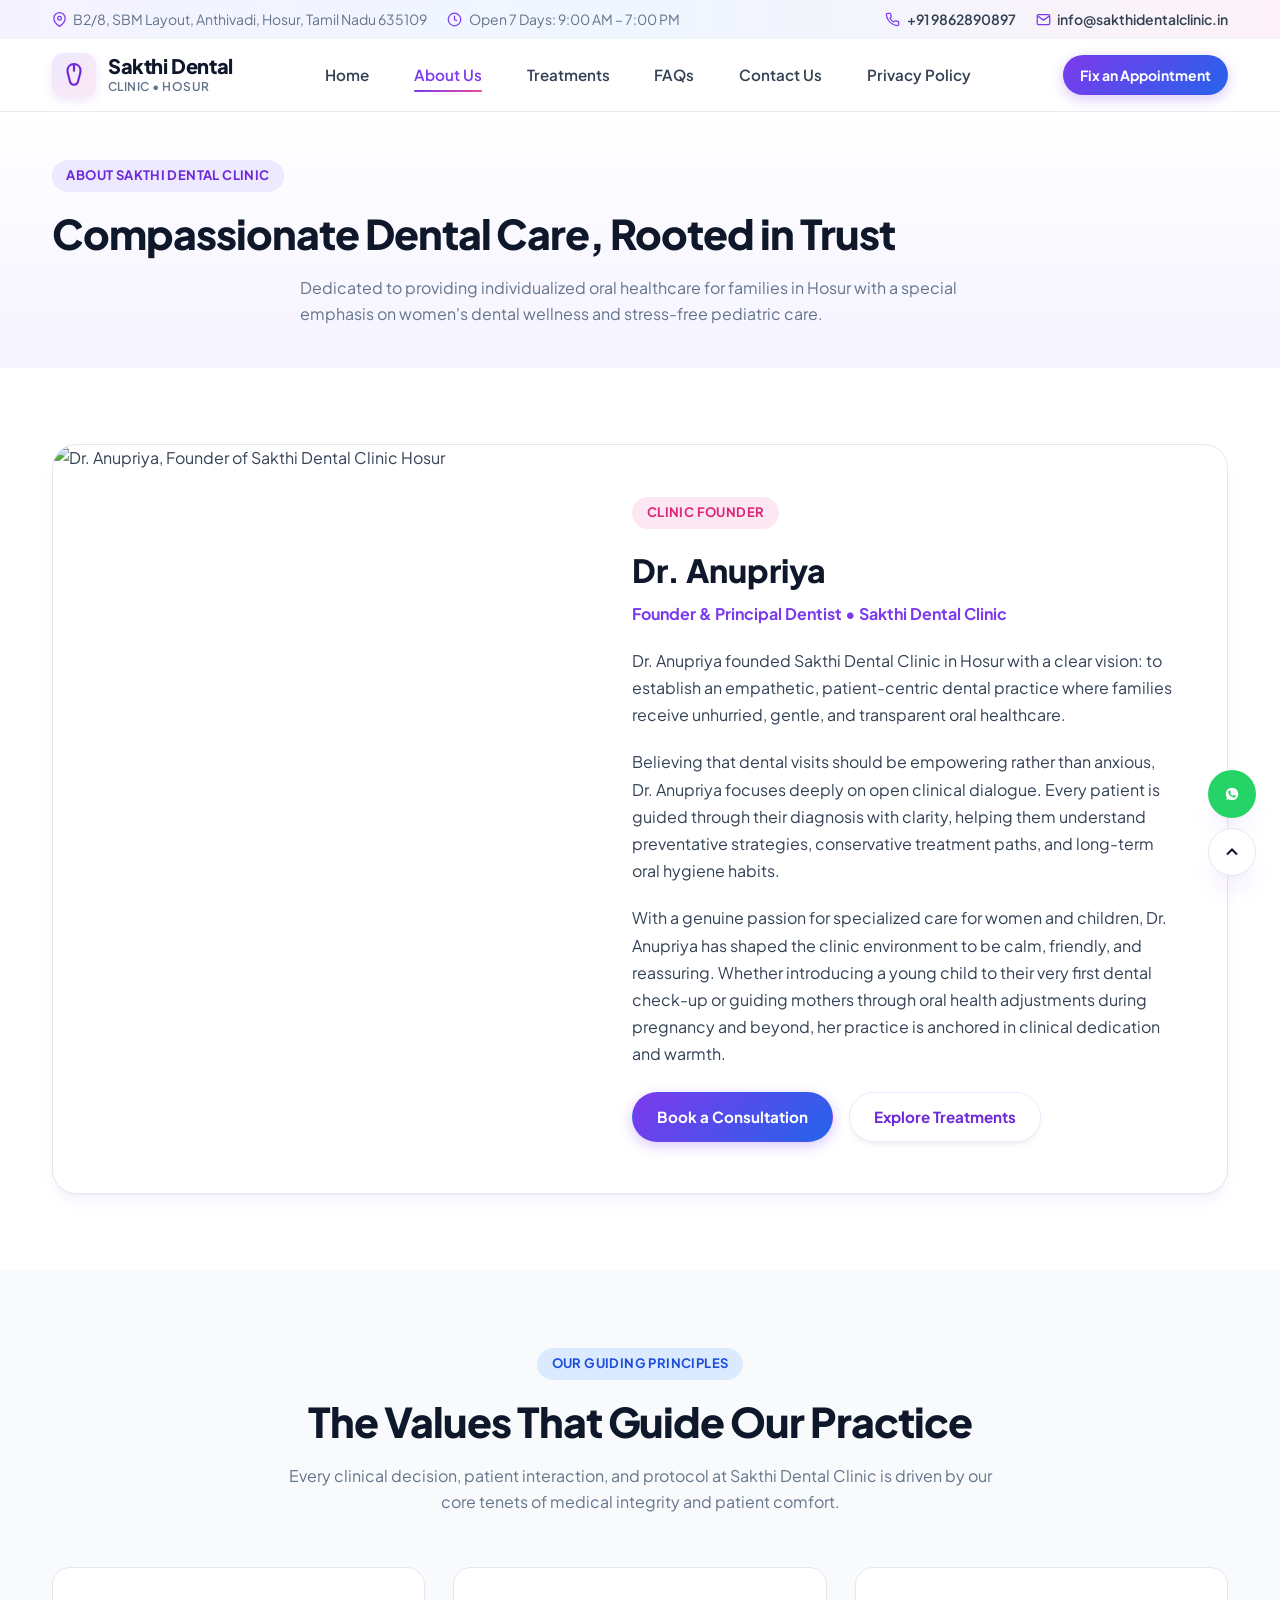
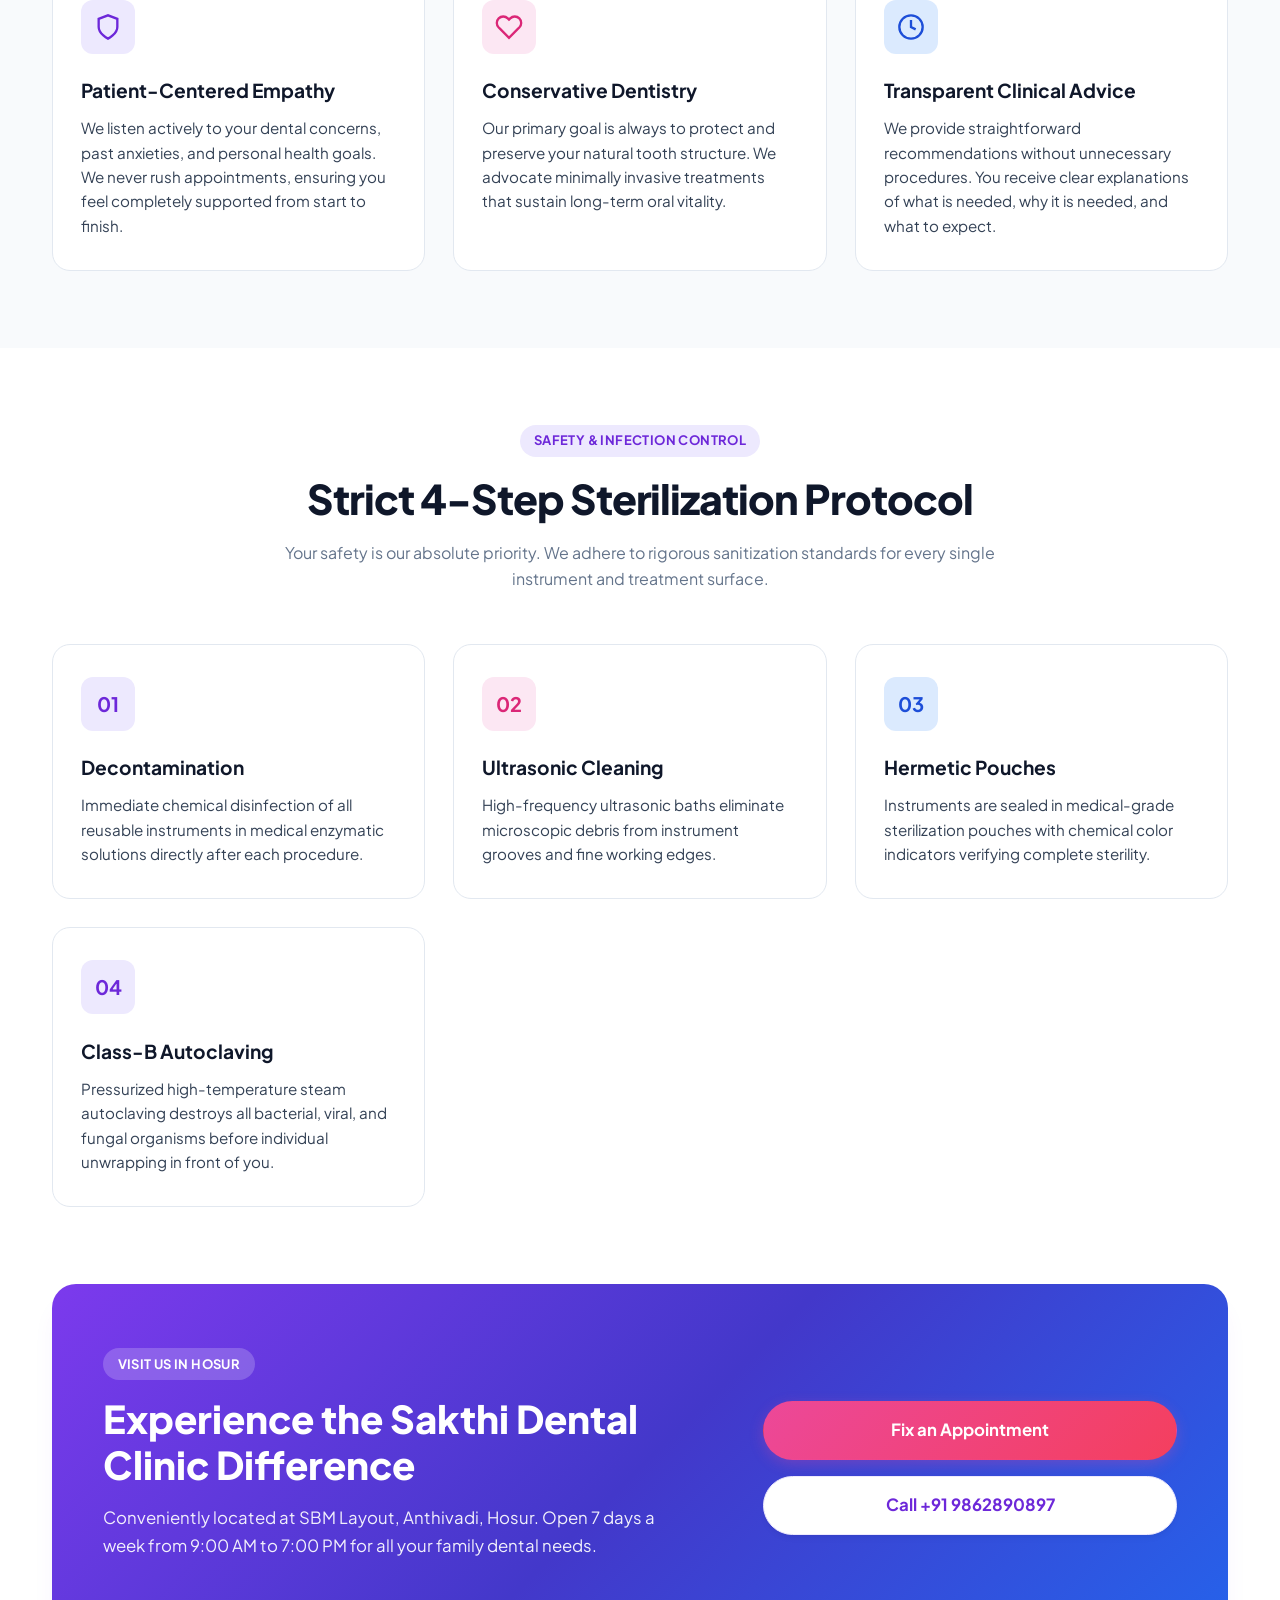
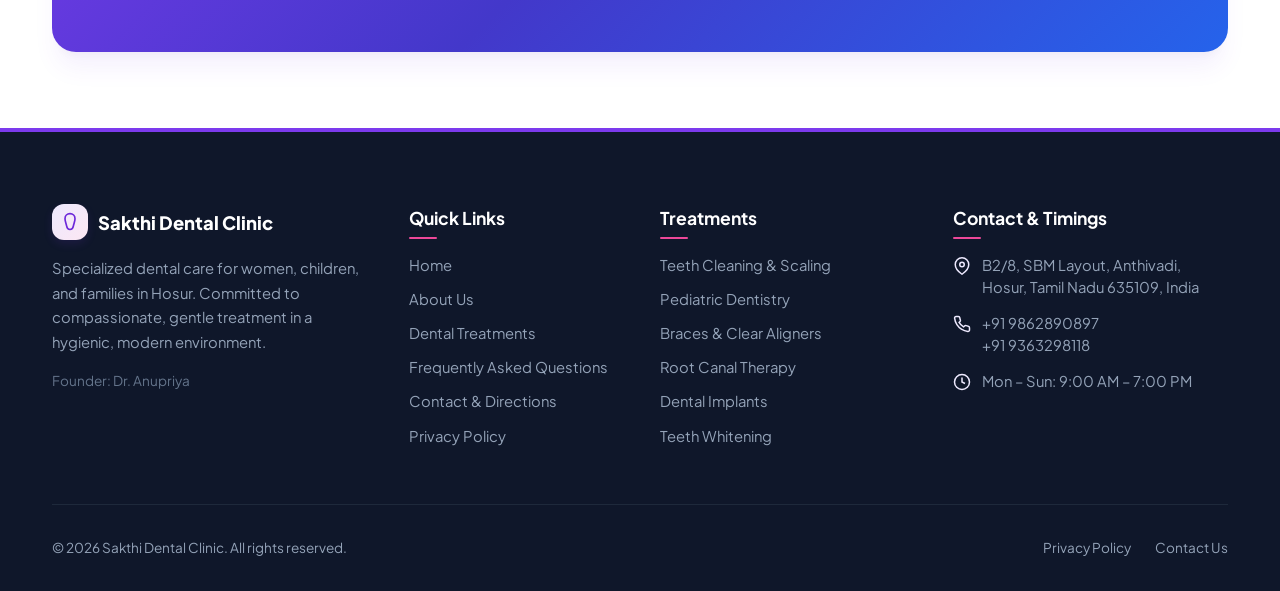
==== about.html @ 66289136 "Add files via upload" ====
<!DOCTYPE html>
<html lang="en">
<head>
  <meta charset="UTF-8">
  <meta name="viewport" content="width=device-width, initial-scale=1.0">
  <title>About Us | Dr. Anupriya &amp; Sakthi Dental Clinic Hosur</title>
  <meta name="description" content="Learn about Dr. Anupriya, founder of Sakthi Dental Clinic in Hosur, Tamil Nadu. Dedicated to compassionate family dentistry, gentle pediatric care, and strict sterilization standards.">
  <link rel="stylesheet" href="style.css">
</head>
<body>
  <!-- Accessibility Skip Link -->
  <a href="#main-content" class="skip-link">Skip to main content</a>

  <!-- Top Utility Bar -->
  <div class="top-bar">
    <div class="container top-bar-inner">
      <div class="top-bar-left">
        <span class="top-bar-item">
          <svg viewBox="0 0 24 24" fill="none" stroke-width="2"><path d="M21 10c0 7-9 13-9 13s-9-6-9-13a9 9 0 0 1 18 0z"></path><circle cx="12" cy="10" r="3"></circle></svg>
          B2/8, SBM Layout, Anthivadi, Hosur, Tamil Nadu 635109
        </span>
        <span class="top-bar-item">
          <svg viewBox="0 0 24 24" fill="none" stroke-width="2"><circle cx="12" cy="12" r="10"></circle><polyline points="12 6 12 12 16 14"></polyline></svg>
          Open 7 Days: 9:00 AM – 7:00 PM
        </span>
      </div>
      <div class="top-bar-right">
        <a href="tel:+919862890897" class="top-bar-item top-bar-link">
          <svg viewBox="0 0 24 24" fill="none" stroke-width="2"><path d="M22 16.92v3a2 2 0 0 1-2.18 2 19.79 19.79 0 0 1-8.63-3.07 19.5 19.5 0 0 1-6-6 19.79 19.79 0 0 1-3.07-8.67A2 2 0 0 1 4.11 2h3a2 2 0 0 1 2 1.72 12.84 12.84 0 0 0 .7 2.81 2 2 0 0 1-.45 2.11L8.09 9.91a16 16 0 0 0 6 6l1.27-1.27a2 2 0 0 1 2.11-.45 12.84 12.84 0 0 0 2.81.7A2 2 0 0 1 22 16.92z"></path></svg>
          +91 9862890897
        </a>
        <a href="mailto:info@sakthidentalclinic.in" class="top-bar-item top-bar-link">
          <svg viewBox="0 0 24 24" fill="none" stroke-width="2"><path d="M4 4h16c1.1 0 2 .9 2 2v12c0 1.1-.9 2-2 2H4c-1.1 0-2-.9-2-2V6c0-1.1.9-2 2-2z"></path><polyline points="22,6 12,13 2,6"></polyline></svg>
          info@sakthidentalclinic.in
        </a>
      </div>
    </div>
  </div>

  <!-- Main Navigation Header -->
  <header class="site-header">
    <div class="container header-inner">
      <a href="index.html" class="brand-logo" aria-label="Sakthi Dental Clinic Homepage">
        <div class="logo-icon-wrap" aria-hidden="true">
          <svg viewBox="0 0 24 24" stroke-width="2" stroke-linecap="round" stroke-linejoin="round">
            <path d="M12 2C8.5 2 6 4.5 6 8c0 3 1.5 6 2 9 .5 3 2 4 4 4s3.5-1 4-4c.5-3 2-6 2-9 0-3.5-2.5-6-6-6z"/>
            <path d="M12 2v6"/>
          </svg>
        </div>
        <div class="brand-text">
          <span class="brand-name">Sakthi Dental</span>
          <span class="brand-tagline">Clinic • Hosur</span>
        </div>
      </a>

      <nav aria-label="Main Navigation">
        <ul class="nav-menu">
          <li><a href="index.html" class="nav-link">Home</a></li>
          <li><a href="about.html" class="nav-link">About Us</a></li>
          <li><a href="treatments.html" class="nav-link">Treatments</a></li>
          <li><a href="faqs.html" class="nav-link">FAQs</a></li>
          <li><a href="contact.html" class="nav-link">Contact Us</a></li>
          <li><a href="privacy-policy.html" class="nav-link">Privacy Policy</a></li>
        </ul>
      </nav>

      <div class="header-actions">
        <a href="contact.html#appointment" class="btn btn-primary btn-sm">Fix an Appointment</a>
        <button class="mobile-nav-toggle" aria-label="Toggle navigation menu" aria-expanded="false">
          <svg viewBox="0 0 24 24" fill="none" stroke-width="2.5" stroke-linecap="round"><line x1="3" y1="12" x2="21" y2="12"></line><line x1="3" y1="6" x2="21" y2="6"></line><line x1="3" y1="18" x2="21" y2="18"></line></svg>
        </button>
      </div>
    </div>
  </header>

  <main id="main-content">
    <!-- Breadcrumb / Page Title -->
    <section class="section section-lavender-soft" style="padding: 3rem 0 2.5rem;">
      <div class="container text-center">
        <span class="badge-tag badge-lavender">About Sakthi Dental Clinic</span>
        <h1 class="section-title">Compassionate Dental Care, Rooted in Trust</h1>
        <p class="section-subtitle" style="max-width: 680px; margin: 0 auto;">
          Dedicated to providing individualized oral healthcare for families in Hosur with a special emphasis on women's dental wellness and stress-free pediatric care.
        </p>
      </div>
    </section>

    <!-- Founder Section -->
    <section class="section">
      <div class="container">
        <div class="founder-card">
          <div class="founder-grid">
            <div class="founder-media">
              <img src="https://images.unsplash.com/photo-1559839734-2b71ea197ec2?auto=format&fit=crop&w=700&q=80" alt="Dr. Anupriya, Founder of Sakthi Dental Clinic Hosur" loading="lazy">
            </div>
            <div class="founder-bio">
              <span class="badge-tag badge-pink">Clinic Founder</span>
              <h3>Dr. Anupriya</h3>
              <span class="founder-role">Founder &amp; Principal Dentist • Sakthi Dental Clinic</span>
              
              <p>
                Dr. Anupriya founded Sakthi Dental Clinic in Hosur with a clear vision: to establish an empathetic, patient-centric dental practice where families receive unhurried, gentle, and transparent oral healthcare.
              </p>
              
              <p>
                Believing that dental visits should be empowering rather than anxious, Dr. Anupriya focuses deeply on open clinical dialogue. Every patient is guided through their diagnosis with clarity, helping them understand preventative strategies, conservative treatment paths, and long-term oral hygiene habits.
              </p>

              <p>
                With a genuine passion for specialized care for women and children, Dr. Anupriya has shaped the clinic environment to be calm, friendly, and reassuring. Whether introducing a young child to their very first dental check-up or guiding mothers through oral health adjustments during pregnancy and beyond, her practice is anchored in clinical dedication and warmth.
              </p>

              <div style="display: flex; gap: 1rem; flex-wrap: wrap; margin-top: 1.5rem;">
                <a href="contact.html#appointment" class="btn btn-primary">
                  Book a Consultation
                </a>
                <a href="treatments.html" class="btn btn-secondary">
                  Explore Treatments
                </a>
              </div>
            </div>
          </div>
        </div>
      </div>
    </section>

    <!-- Clinic Philosophy & Core Values -->
    <section class="section section-alt">
      <div class="container">
        <div class="section-header">
          <span class="badge-tag badge-blue">Our Guiding Principles</span>
          <h2 class="section-title">The Values That Guide Our Practice</h2>
          <p class="section-subtitle">
            Every clinical decision, patient interaction, and protocol at Sakthi Dental Clinic is driven by our core tenets of medical integrity and patient comfort.
          </p>
        </div>

        <div class="pillars-grid">
          <article class="pillar-card">
            <div class="pillar-icon-box icon-box-lavender" aria-hidden="true">
              <svg viewBox="0 0 24 24" fill="none" stroke-width="2"><path d="M12 22s8-4 8-10V5l-8-3-8 3v7c0 6 8 10 8 10z"></path></svg>
            </div>
            <h3>Patient-Centered Empathy</h3>
            <p>
              We listen actively to your dental concerns, past anxieties, and personal health goals. We never rush appointments, ensuring you feel completely supported from start to finish.
            </p>
          </article>

          <article class="pillar-card">
            <div class="pillar-icon-box icon-box-pink" aria-hidden="true">
              <svg viewBox="0 0 24 24" fill="none" stroke-width="2"><path d="M20.84 4.61a5.5 5.5 0 0 0-7.78 0L12 5.67l-1.06-1.06a5.5 5.5 0 0 0-7.78 7.78l1.06 1.06L12 21.23l7.78-7.78 1.06-1.06a5.5 5.5 0 0 0 0-7.78z"></path></svg>
            </div>
            <h3>Conservative Dentistry</h3>
            <p>
              Our primary goal is always to protect and preserve your natural tooth structure. We advocate minimally invasive treatments that sustain long-term oral vitality.
            </p>
          </article>

          <article class="pillar-card">
            <div class="pillar-icon-box icon-box-blue" aria-hidden="true">
              <svg viewBox="0 0 24 24" fill="none" stroke-width="2"><circle cx="12" cy="12" r="10"></circle><polyline points="12 6 12 12 16 14"></polyline></svg>
            </div>
            <h3>Transparent Clinical Advice</h3>
            <p>
              We provide straightforward recommendations without unnecessary procedures. You receive clear explanations of what is needed, why it is needed, and what to expect.
            </p>
          </article>
        </div>
      </div>
    </section>

    <!-- Sterilization & Hygiene Protocol -->
    <section class="section">
      <div class="container">
        <div class="section-header">
          <span class="badge-tag badge-lavender">Safety &amp; Infection Control</span>
          <h2 class="section-title">Strict 4-Step Sterilization Protocol</h2>
          <p class="section-subtitle">
            Your safety is our absolute priority. We adhere to rigorous sanitization standards for every single instrument and treatment surface.
          </p>
        </div>

        <div class="facility-grid">
          <div class="pillar-card">
            <div class="pillar-icon-box icon-box-lavender">
              <strong style="font-size: 1.25rem;">01</strong>
            </div>
            <h3>Decontamination</h3>
            <p>Immediate chemical disinfection of all reusable instruments in medical enzymatic solutions directly after each procedure.</p>
          </div>

          <div class="pillar-card">
            <div class="pillar-icon-box icon-box-pink">
              <strong style="font-size: 1.25rem;">02</strong>
            </div>
            <h3>Ultrasonic Cleaning</h3>
            <p>High-frequency ultrasonic baths eliminate microscopic debris from instrument grooves and fine working edges.</p>
          </div>

          <div class="pillar-card">
            <div class="pillar-icon-box icon-box-blue">
              <strong style="font-size: 1.25rem;">03</strong>
            </div>
            <h3>Hermetic Pouches</h3>
            <p>Instruments are sealed in medical-grade sterilization pouches with chemical color indicators verifying complete sterility.</p>
          </div>

          <div class="pillar-card">
            <div class="pillar-icon-box icon-box-lavender">
              <strong style="font-size: 1.25rem;">04</strong>
            </div>
            <h3>Class-B Autoclaving</h3>
            <p>Pressurized high-temperature steam autoclaving destroys all bacterial, viral, and fungal organisms before individual unwrapping in front of you.</p>
          </div>
        </div>
      </div>
    </section>

    <!-- Call to Action Banner -->
    <section class="section" style="padding-top: 0;">
      <div class="container">
        <div class="cta-banner">
          <div class="cta-banner-grid">
            <div>
              <span class="badge-tag badge-pink" style="background: rgba(255,255,255,0.2); color: #fff;">Visit Us in Hosur</span>
              <h2 class="cta-title">Experience the Sakthi Dental Clinic Difference</h2>
              <p class="cta-text">
                Conveniently located at SBM Layout, Anthivadi, Hosur. Open 7 days a week from 9:00 AM to 7:00 PM for all your family dental needs.
              </p>
            </div>
            <div class="cta-buttons-wrap">
              <a href="contact.html#appointment" class="btn btn-pink btn-lg" style="width: 100%;">
                Fix an Appointment
              </a>
              <a href="tel:+919862890897" class="btn btn-secondary btn-lg" style="width: 100%;">
                Call +91 9862890897
              </a>
            </div>
          </div>
        </div>
      </div>
    </section>
  </main>

  <!-- Footer -->
  <footer class="site-footer">
    <div class="container">
      <div class="footer-grid">
        <div class="footer-col">
          <div style="display: flex; align-items: center; gap: 0.6rem; margin-bottom: 1rem;">
            <div class="logo-icon-wrap" style="width:36px;height:36px;" aria-hidden="true">
              <svg viewBox="0 0 24 24" stroke-width="2" style="width:20px;height:20px;">
                <path d="M12 2C8.5 2 6 4.5 6 8c0 3 1.5 6 2 9 .5 3 2 4 4 4s3.5-1 4-4c.5-3 2-6 2-9 0-3.5-2.5-6-6-6z"/>
              </svg>
            </div>
            <span style="color:#FFFFFF; font-weight:800; font-size:1.15rem;">Sakthi Dental Clinic</span>
          </div>
          <p>
            Specialized dental care for women, children, and families in Hosur. Committed to compassionate, gentle treatment in a hygienic, modern environment.
          </p>
          <p style="font-size: 0.85rem; color: #64748B;">Founder: Dr. Anupriya</p>
        </div>

        <div class="footer-col">
          <h4>Quick Links</h4>
          <ul class="footer-links-list">
            <li><a href="index.html" class="footer-link">Home</a></li>
            <li><a href="about.html" class="footer-link">About Us</a></li>
            <li><a href="treatments.html" class="footer-link">Dental Treatments</a></li>
            <li><a href="faqs.html" class="footer-link">Frequently Asked Questions</a></li>
            <li><a href="contact.html" class="footer-link">Contact &amp; Directions</a></li>
            <li><a href="privacy-policy.html" class="footer-link">Privacy Policy</a></li>
          </ul>
        </div>

        <div class="footer-col">
          <h4>Treatments</h4>
          <ul class="footer-links-list">
            <li><a href="treatments.html#cleaning" class="footer-link">Teeth Cleaning &amp; Scaling</a></li>
            <li><a href="treatments.html#pediatric" class="footer-link">Pediatric Dentistry</a></li>
            <li><a href="treatments.html#orthodontics" class="footer-link">Braces &amp; Clear Aligners</a></li>
            <li><a href="treatments.html#root-canal" class="footer-link">Root Canal Therapy</a></li>
            <li><a href="treatments.html#implants" class="footer-link">Dental Implants</a></li>
            <li><a href="treatments.html#whitening" class="footer-link">Teeth Whitening</a></li>
          </ul>
        </div>

        <div class="footer-col">
          <h4>Contact &amp; Timings</h4>
          <div class="footer-contact-item">
            <svg viewBox="0 0 24 24" fill="none" stroke-width="2" aria-hidden="true"><path d="M21 10c0 7-9 13-9 13s-9-6-9-13a9 9 0 0 1 18 0z"></path><circle cx="12" cy="10" r="3"></circle></svg>
            <span>B2/8, SBM Layout, Anthivadi, Hosur, Tamil Nadu 635109, India</span>
          </div>
          <div class="footer-contact-item">
            <svg viewBox="0 0 24 24" fill="none" stroke-width="2" aria-hidden="true"><path d="M22 16.92v3a2 2 0 0 1-2.18 2 19.79 19.79 0 0 1-8.63-3.07 19.5 19.5 0 0 1-6-6 19.79 19.79 0 0 1-3.07-8.67A2 2 0 0 1 4.11 2h3a2 2 0 0 1 2 1.72 12.84 12.84 0 0 0 .7 2.81 2 2 0 0 1-.45 2.11L8.09 9.91a16 16 0 0 0 6 6l1.27-1.27a2 2 0 0 1 2.11-.45 12.84 12.84 0 0 0 2.81.7A2 2 0 0 1 22 16.92z"></path></svg>
            <div>
              <a href="tel:+919862890897" class="footer-link">+91 9862890897</a><br>
              <a href="tel:+919363298118" class="footer-link">+91 9363298118</a>
            </div>
          </div>
          <div class="footer-contact-item">
            <svg viewBox="0 0 24 24" fill="none" stroke-width="2" aria-hidden="true"><circle cx="12" cy="12" r="10"></circle><polyline points="12 6 12 12 16 14"></polyline></svg>
            <span>Mon – Sun: 9:00 AM – 7:00 PM</span>
          </div>
        </div>
      </div>

      <div class="footer-bottom">
        <p>&copy; 2026 Sakthi Dental Clinic. All rights reserved.</p>
        <div class="footer-legal-links">
          <a href="privacy-policy.html">Privacy Policy</a>
          <a href="contact.html">Contact Us</a>
        </div>
      </div>
    </div>
  </footer>

  <aside class="quick-floating-actions" aria-label="Quick Actions">
    <a href="https://wa.me/919862890897?text=Hello%20Sakthi%20Dental%20Clinic,%20I%20would%20like%20to%20enquire%20about%20an%20appointment." target="_blank" rel="noopener noreferrer" class="float-btn float-btn-whatsapp" aria-label="Chat directly on WhatsApp">
      <svg viewBox="0 0 24 24"><path d="M12.031 6.172c-3.181 0-5.767 2.586-5.768 5.766-.001 1.298.38 2.27 1.019 3.287l-.582 2.128 2.182-.573c.978.58 1.911.928 3.145.929 3.178 0 5.767-2.587 5.768-5.766 0-3.18-2.587-5.771-5.764-5.771zm3.392 8.244c-.144.405-.837.774-1.17.824-.299.045-.677.063-1.092-.069-.252-.08-.575-.187-.988-.365-1.739-.751-2.874-2.502-2.961-2.617-.087-.116-.708-.94-.708-1.793s.448-1.273.607-1.446c.159-.173.346-.217.462-.217l.332.007c.106.005.249-.04.39.299.144.347.491 1.199.534 1.286.043.087.072.188.014.304-.058.116-.087.188-.173.289l-.26.304c-.087.086-.177.18-.076.353.101.173.449.741.963 1.2 0.662.591 1.22.774 1.393.861.173.086.275.072.376-.044.101-.116.433-.506.549-.679.116-.173.231-.145.39-.087.159.058 1.011.477 1.184.564.173.087.289.13.332.202.043.072.043.419-.101.824z"/></svg>
    </a>
    <button class="float-btn float-btn-top" aria-label="Scroll back to top">
      <svg viewBox="0 0 24 24" fill="none" stroke-width="2.5"><polyline points="18 15 12 9 6 15"></polyline></svg>
    </button>
  </aside>

  <script src="script.js"></script>
</body>
</html>
---- style.css ----
/* ==========================================================================
   Sakthi Dental Clinic - Shared Stylesheet (style.css)
   A modern, premium, fully responsive healthcare design system
   Palette: White base with Soft Lavender, Pastel Pink, and Healthcare Blue
   ========================================================================== */

/* --- Google Fonts Import --- */
@import url('https://fonts.googleapis.com/css2?family=Plus+Jakarta+Sans:ital,wght@0,300;0,400;0,500;0,600;0,700;0,800;1,400;1,600&display=swap');

/* --- CSS Variables & Design Tokens --- */
:root {
  /* Brand Primary & Accents */
  --primary-lavender: #7C3AED;
  --primary-lavender-dark: #6D28D9;
  --primary-lavender-light: #EDE9FE;
  --primary-lavender-soft: #F5F3FF;

  --pastel-pink: #EC4899;
  --pastel-pink-dark: #DB2777;
  --pastel-pink-light: #FCE7F3;
  --pastel-pink-soft: #FDF2F8;

  --clinical-blue: #2563EB;
  --clinical-blue-dark: #1D4ED8;
  --clinical-blue-light: #DBEAFE;
  --clinical-blue-soft: #EFF6FF;

  /* Neutrals & Typography */
  --color-white: #FFFFFF;
  --color-bg-alt: #F8FAFC;
  --color-bg-card: #FFFFFF;
  --color-border: #E2E8F0;
  --color-border-subtle: #F1F5F9;

  --color-text-title: #0F172A;
  --color-text-body: #334155;
  --color-text-muted: #64748B;
  --color-text-subtle: #94A3B8;

  /* Status Colors */
  --color-success: #10B981;
  --color-success-bg: #ECFDF5;
  --color-success-border: #A7F3D0;
  --color-error: #EF4444;
  --color-error-bg: #FEF2F2;
  --color-error-border: #FECACA;
  --color-warning: #F59E0B;

  /* Typography */
  --font-family-base: 'Plus Jakarta Sans', -apple-system, BlinkMacSystemFont, 'Segoe UI', Roboto, Helvetica, Arial, sans-serif;
  --line-height-base: 1.6;
  --line-height-heading: 1.25;

  /* Elevation & Shadows */
  --shadow-xs: 0 1px 2px rgba(15, 23, 42, 0.04);
  --shadow-sm: 0 4px 6px -1px rgba(15, 23, 42, 0.05), 0 2px 4px -2px rgba(15, 23, 42, 0.04);
  --shadow-md: 0 10px 15px -3px rgba(124, 58, 237, 0.06), 0 4px 6px -4px rgba(15, 23, 42, 0.05);
  --shadow-lg: 0 20px 25px -5px rgba(124, 58, 237, 0.08), 0 8px 10px -6px rgba(15, 23, 42, 0.04);
  --shadow-hover: 0 22px 30px -8px rgba(124, 58, 237, 0.12), 0 10px 12px -6px rgba(37, 99, 235, 0.08);

  /* Border Radii */
  --radius-sm: 8px;
  --radius-md: 12px;
  --radius-lg: 18px;
  --radius-xl: 24px;
  --radius-pill: 9999px;

  /* Transitions */
  --transition-fast: 0.18s ease;
  --transition-normal: 0.28s cubic-bezier(0.4, 0, 0.2, 1);
  --transition-slow: 0.45s cubic-bezier(0.4, 0, 0.2, 1);

  /* Layout Spacing */
  --container-max: 1240px;
  --section-padding: clamp(3.5rem, 6vw, 6rem);
}

/* --- CSS Reset & Global Base --- */
*, *::before, *::after {
  box-sizing: border-box;
  margin: 0;
  padding: 0;
}

html {
  font-size: 16px;
  scroll-behavior: smooth;
  -webkit-text-size-adjust: 100%;
}

body {
  font-family: var(--font-family-base);
  font-size: 1rem;
  line-height: var(--line-height-base);
  color: var(--color-text-body);
  background-color: var(--color-white);
  -webkit-font-smoothing: antialiased;
  -moz-osx-font-smoothing: grayscale;
  overflow-x: hidden;
}

/* Accessibility: Focus visible outline */
:focus-visible {
  outline: 3px solid var(--primary-lavender);
  outline-offset: 3px;
}

/* Accessibility: Skip Link */
.skip-link {
  position: absolute;
  top: -100px;
  left: 1rem;
  background: var(--primary-lavender);
  color: var(--color-white);
  padding: 0.75rem 1.25rem;
  border-radius: var(--radius-sm);
  z-index: 9999;
  text-decoration: none;
  font-weight: 600;
  transition: top var(--transition-fast);
}
.skip-link:focus {
  top: 1rem;
}

/* Images & Media */
img, svg, picture {
  display: block;
  max-width: 100%;
  height: auto;
}

a {
  color: inherit;
  text-decoration: none;
  transition: color var(--transition-fast);
}

button, input, select, textarea {
  font-family: inherit;
  font-size: inherit;
  color: inherit;
}

/* --- Container Utility --- */
.container {
  width: 100%;
  max-width: var(--container-max);
  margin-left: auto;
  margin-right: auto;
  padding-left: clamp(1rem, 4vw, 2rem);
  padding-right: clamp(1rem, 4vw, 2rem);
}

/* --- Top Utility Notification Bar --- */
.top-bar {
  background: linear-gradient(90deg, #F5F3FF 0%, #EFF6FF 50%, #FDF2F8 100%);
  border-bottom: 1px solid var(--color-border-subtle);
  font-size: 0.875rem;
  color: var(--color-text-body);
  padding: 0.5rem 0;
}
.top-bar-inner {
  display: flex;
  align-items: center;
  justify-content: space-between;
  flex-wrap: wrap;
  gap: 0.75rem;
}
.top-bar-left, .top-bar-right {
  display: flex;
  align-items: center;
  gap: 1.25rem;
  flex-wrap: wrap;
}
.top-bar-item {
  display: inline-flex;
  align-items: center;
  gap: 0.4rem;
  color: var(--color-text-muted);
}
.top-bar-item svg {
  width: 15px;
  height: 15px;
  stroke: var(--primary-lavender);
}
.top-bar-link {
  color: var(--color-text-body);
  font-weight: 600;
  transition: color var(--transition-fast);
}
.top-bar-link:hover {
  color: var(--primary-lavender);
}

/* --- Main Header & Navigation --- */
.site-header {
  position: sticky;
  top: 0;
  background-color: rgba(255, 255, 255, 0.96);
  backdrop-filter: blur(12px);
  -webkit-backdrop-filter: blur(12px);
  border-bottom: 1px solid rgba(226, 232, 240, 0.8);
  z-index: 1000;
  transition: box-shadow var(--transition-normal), background-color var(--transition-normal);
}
.site-header.scrolled {
  box-shadow: 0 4px 20px -2px rgba(124, 58, 237, 0.08);
}
.header-inner {
  display: flex;
  align-items: center;
  justify-content: space-between;
  padding-top: 0.85rem;
  padding-bottom: 0.85rem;
}

/* Brand Logo */
.brand-logo {
  display: flex;
  align-items: center;
  gap: 0.75rem;
  text-decoration: none;
}
.logo-icon-wrap {
  width: 44px;
  height: 44px;
  border-radius: var(--radius-md);
  background: linear-gradient(135deg, var(--primary-lavender-light) 0%, var(--pastel-pink-light) 100%);
  display: flex;
  align-items: center;
  justify-content: center;
  color: var(--primary-lavender-dark);
  box-shadow: 0 4px 10px rgba(124, 58, 237, 0.12);
  flex-shrink: 0;
}
.logo-icon-wrap svg {
  width: 26px;
  height: 26px;
  fill: none;
  stroke: currentColor;
}
.brand-text {
  display: flex;
  flex-direction: column;
}
.brand-name {
  font-size: 1.25rem;
  font-weight: 800;
  letter-spacing: -0.02em;
  color: var(--color-text-title);
  line-height: 1.15;
}
.brand-tagline {
  font-size: 0.75rem;
  font-weight: 600;
  color: var(--color-text-muted);
  letter-spacing: 0.04em;
  text-transform: uppercase;
}

/* Nav Menu */
.nav-menu {
  display: flex;
  align-items: center;
  gap: 1.5rem;
  list-style: none;
}
.nav-link {
  font-size: 0.95rem;
  font-weight: 600;
  color: var(--color-text-body);
  padding: 0.5rem 0.65rem;
  border-radius: var(--radius-sm);
  position: relative;
  transition: color var(--transition-fast);
}
.nav-link:hover,
.nav-link.active {
  color: var(--primary-lavender);
}
.nav-link.active::after {
  content: '';
  position: absolute;
  bottom: 0px;
  left: 0.65rem;
  right: 0.65rem;
  height: 2.5px;
  background: linear-gradient(90deg, var(--primary-lavender), var(--pastel-pink));
  border-radius: 2px;
}

/* Header CTAs */
.header-actions {
  display: flex;
  align-items: center;
  gap: 0.75rem;
}
.mobile-nav-toggle {
  display: none;
  background: none;
  border: 1px solid var(--color-border);
  padding: 0.5rem;
  border-radius: var(--radius-sm);
  color: var(--color-text-title);
  cursor: pointer;
  width: 42px;
  height: 42px;
  align-items: center;
  justify-content: center;
}
.mobile-nav-toggle svg {
  width: 22px;
  height: 22px;
  stroke: currentColor;
}

/* --- Buttons --- */
.btn {
  display: inline-flex;
  align-items: center;
  justify-content: center;
  gap: 0.5rem;
  padding: 0.75rem 1.5rem;
  font-size: 0.95rem;
  font-weight: 700;
  border-radius: var(--radius-pill);
  border: 1px solid transparent;
  cursor: pointer;
  transition: all var(--transition-normal);
  text-align: center;
  white-space: nowrap;
}
.btn-primary {
  background: linear-gradient(135deg, var(--primary-lavender) 0%, var(--clinical-blue) 100%);
  color: var(--color-white);
  box-shadow: 0 4px 14px rgba(124, 58, 237, 0.28);
}
.btn-primary:hover {
  background: linear-gradient(135deg, var(--primary-lavender-dark) 0%, var(--clinical-blue-dark) 100%);
  box-shadow: 0 6px 20px rgba(124, 58, 237, 0.38);
  transform: translateY(-2px);
  color: var(--color-white);
}
.btn-secondary {
  background-color: var(--color-white);
  color: var(--primary-lavender-dark);
  border-color: var(--primary-lavender-light);
  box-shadow: var(--shadow-sm);
}
.btn-secondary:hover {
  background-color: var(--primary-lavender-soft);
  border-color: var(--primary-lavender);
  transform: translateY(-2px);
}
.btn-pink {
  background: linear-gradient(135deg, var(--pastel-pink) 0%, #F43F5E 100%);
  color: var(--color-white);
  box-shadow: 0 4px 14px rgba(236, 72, 153, 0.28);
}
.btn-pink:hover {
  background: linear-gradient(135deg, var(--pastel-pink-dark) 0%, #E11D48 100%);
  transform: translateY(-2px);
  box-shadow: 0 6px 20px rgba(236, 72, 153, 0.38);
  color: var(--color-white);
}
.btn-outline {
  background-color: transparent;
  color: var(--color-text-title);
  border-color: var(--color-border);
}
.btn-outline:hover {
  border-color: var(--primary-lavender);
  color: var(--primary-lavender);
  background-color: var(--primary-lavender-soft);
}
.btn-sm {
  padding: 0.5rem 1rem;
  font-size: 0.875rem;
}
.btn-lg {
  padding: 0.95rem 2rem;
  font-size: 1.05rem;
}
.btn svg {
  width: 18px;
  height: 18px;
  stroke: currentColor;
  fill: none;
}

/* --- Section Styling & Typography --- */
.section {
  padding: var(--section-padding) 0;
  position: relative;
}
.section-alt {
  background-color: var(--color-bg-alt);
}
.section-lavender-soft {
  background: linear-gradient(180deg, var(--color-white) 0%, var(--primary-lavender-soft) 100%);
}
.section-pink-soft {
  background: linear-gradient(180deg, var(--color-white) 0%, var(--pastel-pink-soft) 100%);
}

.section-header {
  text-align: center;
  max-width: 720px;
  margin: 0 auto clamp(2.5rem, 4vw, 3.5rem);
}
.section-header.text-left {
  text-align: left;
  margin-left: 0;
}
.badge-tag {
  display: inline-flex;
  align-items: center;
  gap: 0.35rem;
  padding: 0.35rem 0.9rem;
  border-radius: var(--radius-pill);
  font-size: 0.8125rem;
  font-weight: 700;
  letter-spacing: 0.03em;
  text-transform: uppercase;
  margin-bottom: 1rem;
}
.badge-lavender {
  background-color: var(--primary-lavender-light);
  color: var(--primary-lavender-dark);
}
.badge-pink {
  background-color: var(--pastel-pink-light);
  color: var(--pastel-pink-dark);
}
.badge-blue {
  background-color: var(--clinical-blue-light);
  color: var(--clinical-blue-dark);
}

.section-title {
  font-size: clamp(1.85rem, 3.2vw, 2.75rem);
  font-weight: 800;
  line-height: var(--line-height-heading);
  color: var(--color-text-title);
  letter-spacing: -0.025em;
  margin-bottom: 1rem;
}
.section-subtitle {
  font-size: clamp(1rem, 1.2vw, 1.15rem);
  color: var(--color-text-muted);
  line-height: 1.65;
}

/* --- Hero Section --- */
.hero {
  padding: clamp(3rem, 6vw, 5.5rem) 0 clamp(2.5rem, 5vw, 4.5rem);
  background: radial-gradient(circle at 85% 20%, rgba(237, 233, 254, 0.7) 0%, rgba(255, 255, 255, 0) 50%),
              radial-gradient(circle at 15% 80%, rgba(252, 231, 243, 0.6) 0%, rgba(255, 255, 255, 0) 50%),
              var(--color-white);
  overflow: hidden;
  position: relative;
}
.hero-grid {
  display: grid;
  grid-template-columns: 1.15fr 0.95fr;
  align-items: center;
  gap: clamp(2rem, 5vw, 4rem);
}
.hero-content {
  position: relative;
  z-index: 2;
}
.hero-title {
  font-size: clamp(2.25rem, 4.2vw, 3.5rem);
  font-weight: 800;
  line-height: 1.15;
  color: var(--color-text-title);
  letter-spacing: -0.03em;
  margin-bottom: 1.35rem;
}
.hero-title span.highlight-lavender {
  color: var(--primary-lavender);
  position: relative;
  display: inline-block;
}
.hero-title span.highlight-pink {
  color: var(--pastel-pink);
}
.hero-desc {
  font-size: clamp(1.05rem, 1.3vw, 1.2rem);
  line-height: 1.7;
  color: var(--color-text-body);
  margin-bottom: 2rem;
  max-width: 580px;
}
.hero-actions {
  display: flex;
  align-items: center;
  gap: 1rem;
  flex-wrap: wrap;
  margin-bottom: 2.25rem;
}
.hero-trust-row {
  display: flex;
  align-items: center;
  gap: 1.5rem;
  padding-top: 1.5rem;
  border-top: 1px solid var(--color-border);
  flex-wrap: wrap;
}
.trust-item {
  display: flex;
  align-items: center;
  gap: 0.5rem;
  font-size: 0.875rem;
  font-weight: 600;
  color: var(--color-text-body);
}
.trust-icon-box {
  width: 28px;
  height: 28px;
  border-radius: var(--radius-pill);
  background-color: var(--primary-lavender-light);
  color: var(--primary-lavender-dark);
  display: flex;
  align-items: center;
  justify-content: center;
  flex-shrink: 0;
}
.trust-icon-box svg {
  width: 16px;
  height: 16px;
}

/* Hero Media & Floating Badges */
.hero-media-wrap {
  position: relative;
}
.hero-image-card {
  position: relative;
  border-radius: var(--radius-xl);
  overflow: hidden;
  box-shadow: var(--shadow-lg);
  border: 4px solid var(--color-white);
}
.hero-image-card img {
  width: 100%;
  height: 480px;
  object-fit: cover;
  display: block;
}
.floating-badge {
  position: absolute;
  background-color: rgba(255, 255, 255, 0.95);
  backdrop-filter: blur(8px);
  padding: 0.85rem 1.2rem;
  border-radius: var(--radius-lg);
  box-shadow: var(--shadow-md);
  border: 1px solid var(--color-border-subtle);
  display: flex;
  align-items: center;
  gap: 0.75rem;
  z-index: 3;
}
.floating-badge-top {
  top: -20px;
  left: -20px;
}
.floating-badge-bottom {
  bottom: -20px;
  right: -15px;
}
.badge-avatar-icon {
  width: 42px;
  height: 42px;
  border-radius: var(--radius-pill);
  background: linear-gradient(135deg, var(--pastel-pink-light) 0%, var(--primary-lavender-light) 100%);
  display: flex;
  align-items: center;
  justify-content: center;
  color: var(--primary-lavender-dark);
  flex-shrink: 0;
}
.badge-avatar-icon svg {
  width: 22px;
  height: 22px;
}
.badge-content h4 {
  font-size: 0.9rem;
  font-weight: 700;
  color: var(--color-text-title);
  line-height: 1.2;
}
.badge-content p {
  font-size: 0.775rem;
  color: var(--color-text-muted);
}

/* --- Welcome Banner Section --- */
.welcome-banner-section {
  padding: 1.25rem 0;
  background: linear-gradient(90deg, #7C3AED 0%, #2563EB 50%, #EC4899 100%);
  color: var(--color-white);
  box-shadow: var(--shadow-md);
}
.welcome-banner-inner {
  display: flex;
  align-items: center;
  justify-content: space-between;
  flex-wrap: wrap;
  gap: 1.25rem;
  text-align: center;
}
.welcome-banner-text {
  display: flex;
  align-items: center;
  gap: 1rem;
  font-size: clamp(1rem, 1.35vw, 1.2rem);
  font-weight: 700;
  letter-spacing: -0.01em;
  margin: 0 auto;
}
.welcome-banner-text svg {
  width: 28px;
  height: 28px;
  flex-shrink: 0;
}

/* --- Why Choose Us (Pillars Grid) --- */
.pillars-grid {
  display: grid;
  grid-template-columns: repeat(auto-fit, minmax(320px, 1fr));
  gap: 1.75rem;
}
.pillar-card {
  background-color: var(--color-white);
  border: 1px solid var(--color-border);
  border-radius: var(--radius-lg);
  padding: 2rem 1.75rem;
  transition: all var(--transition-normal);
  position: relative;
  overflow: hidden;
}
.pillar-card:hover {
  transform: translateY(-6px);
  box-shadow: var(--shadow-hover);
  border-color: var(--primary-lavender-light);
}
.pillar-card::before {
  content: '';
  position: absolute;
  top: 0;
  left: 0;
  right: 0;
  height: 4px;
  background: linear-gradient(90deg, var(--primary-lavender), var(--pastel-pink));
  opacity: 0;
  transition: opacity var(--transition-fast);
}
.pillar-card:hover::before {
  opacity: 1;
}
.pillar-icon-box {
  width: 54px;
  height: 54px;
  border-radius: var(--radius-md);
  display: flex;
  align-items: center;
  justify-content: center;
  margin-bottom: 1.35rem;
}
.icon-box-lavender {
  background-color: var(--primary-lavender-light);
  color: var(--primary-lavender-dark);
}
.icon-box-pink {
  background-color: var(--pastel-pink-light);
  color: var(--pastel-pink-dark);
}
.icon-box-blue {
  background-color: var(--clinical-blue-light);
  color: var(--clinical-blue-dark);
}
.pillar-icon-box svg {
  width: 28px;
  height: 28px;
  stroke: currentColor;
}
.pillar-card h3 {
  font-size: 1.2rem;
  font-weight: 700;
  color: var(--color-text-title);
  margin-bottom: 0.65rem;
}
.pillar-card p {
  color: var(--color-text-body);
  font-size: 0.95rem;
  line-height: 1.6;
}

/* --- Treatments Card Grid --- */
.treatments-grid {
  display: grid;
  grid-template-columns: repeat(auto-fit, minmax(330px, 1fr));
  gap: 2rem;
}
.treatment-card {
  background-color: var(--color-white);
  border: 1px solid var(--color-border);
  border-radius: var(--radius-xl);
  overflow: hidden;
  box-shadow: var(--shadow-sm);
  display: flex;
  flex-direction: column;
  transition: all var(--transition-normal);
}
.treatment-card:hover {
  transform: translateY(-6px);
  box-shadow: var(--shadow-hover);
  border-color: var(--primary-lavender-light);
}
.treatment-media {
  position: relative;
  height: 220px;
  overflow: hidden;
  background-color: var(--color-bg-alt);
}
.treatment-media img {
  width: 100%;
  height: 100%;
  object-fit: cover;
  transition: transform var(--transition-slow);
}
.treatment-card:hover .treatment-media img {
  transform: scale(1.06);
}
.treatment-category-badge {
  position: absolute;
  top: 1rem;
  left: 1rem;
  background: rgba(255, 255, 255, 0.92);
  backdrop-filter: blur(4px);
  padding: 0.3rem 0.8rem;
  border-radius: var(--radius-pill);
  font-size: 0.775rem;
  font-weight: 700;
  color: var(--primary-lavender-dark);
}
.treatment-body {
  padding: 1.75rem;
  display: flex;
  flex-direction: column;
  flex-grow: 1;
}
.treatment-title {
  font-size: 1.25rem;
  font-weight: 700;
  color: var(--color-text-title);
  margin-bottom: 0.65rem;
}
.treatment-desc {
  font-size: 0.925rem;
  color: var(--color-text-body);
  line-height: 1.6;
  margin-bottom: 1.25rem;
  flex-grow: 1;
}
.treatment-meta-list {
  list-style: none;
  margin-bottom: 1.5rem;
  border-top: 1px solid var(--color-border-subtle);
  padding-top: 1rem;
  display: flex;
  flex-direction: column;
  gap: 0.5rem;
}
.treatment-meta-item {
  display: flex;
  align-items: center;
  gap: 0.5rem;
  font-size: 0.85rem;
  color: var(--color-text-muted);
}
.treatment-meta-item svg {
  width: 16px;
  height: 16px;
  stroke: var(--primary-lavender);
  flex-shrink: 0;
}
.treatment-footer {
  display: flex;
  align-items: center;
  justify-content: space-between;
  margin-top: auto;
}
.link-arrow {
  display: inline-flex;
  align-items: center;
  gap: 0.35rem;
  font-size: 0.9rem;
  font-weight: 700;
  color: var(--primary-lavender);
}
.link-arrow svg {
  width: 16px;
  height: 16px;
  transition: transform var(--transition-fast);
}
.link-arrow:hover svg {
  transform: translateX(4px);
}

/* --- Clinic Facilities & Amenities --- */
.facility-grid {
  display: grid;
  grid-template-columns: repeat(auto-fit, minmax(280px, 1fr));
  gap: 1.75rem;
}
.facility-card {
  background-color: var(--color-white);
  border-radius: var(--radius-lg);
  overflow: hidden;
  border: 1px solid var(--color-border);
  box-shadow: var(--shadow-sm);
  transition: all var(--transition-normal);
}
.facility-card:hover {
  transform: translateY(-4px);
  box-shadow: var(--shadow-md);
}
.facility-img-wrap {
  height: 180px;
  overflow: hidden;
}
.facility-img-wrap img {
  width: 100%;
  height: 100%;
  object-fit: cover;
  transition: transform var(--transition-slow);
}
.facility-card:hover .facility-img-wrap img {
  transform: scale(1.05);
}
.facility-content {
  padding: 1.5rem;
}
.facility-title {
  font-size: 1.15rem;
  font-weight: 700;
  color: var(--color-text-title);
  margin-bottom: 0.5rem;
}
.facility-desc {
  font-size: 0.9rem;
  color: var(--color-text-body);
  line-height: 1.55;
}

/* --- Patient Testimonials --- */
.testimonials-grid {
  display: grid;
  grid-template-columns: repeat(auto-fit, minmax(320px, 1fr));
  gap: 2rem;
}
.testimonial-card {
  background: var(--color-white);
  border-radius: var(--radius-xl);
  padding: 2.25rem 2rem;
  border: 1px solid var(--color-border);
  box-shadow: var(--shadow-sm);
  display: flex;
  flex-direction: column;
  position: relative;
  transition: all var(--transition-normal);
}
.testimonial-card:hover {
  box-shadow: var(--shadow-md);
  border-color: var(--pastel-pink-light);
  transform: translateY(-4px);
}
.quote-icon {
  width: 32px;
  height: 32px;
  fill: var(--pastel-pink);
  opacity: 0.4;
  margin-bottom: 1rem;
}
.testimonial-text {
  font-size: 1rem;
  line-height: 1.65;
  color: var(--color-text-body);
  font-style: italic;
  margin-bottom: 1.75rem;
  flex-grow: 1;
}
.testimonial-author {
  display: flex;
  align-items: center;
  gap: 0.85rem;
  border-top: 1px solid var(--color-border-subtle);
  padding-top: 1.25rem;
}
.author-avatar {
  width: 46px;
  height: 46px;
  border-radius: var(--radius-pill);
  background: linear-gradient(135deg, var(--primary-lavender-light) 0%, var(--pastel-pink-light) 100%);
  display: flex;
  align-items: center;
  justify-content: center;
  font-weight: 800;
  color: var(--primary-lavender-dark);
  font-size: 1.1rem;
}
.author-details h4 {
  font-size: 0.975rem;
  font-weight: 700;
  color: var(--color-text-title);
}
.author-details p {
  font-size: 0.825rem;
  color: var(--color-text-muted);
}

/* --- Appointment CTA Section --- */
.cta-banner {
  background: linear-gradient(135deg, #7C3AED 0%, #4338CA 50%, #2563EB 100%);
  border-radius: var(--radius-xl);
  padding: clamp(2.5rem, 5vw, 4rem) clamp(1.5rem, 4vw, 3.5rem);
  color: var(--color-white);
  box-shadow: var(--shadow-lg);
  position: relative;
  overflow: hidden;
}
.cta-banner-grid {
  display: grid;
  grid-template-columns: 1.2fr 0.8fr;
  align-items: center;
  gap: 2.5rem;
  position: relative;
  z-index: 2;
}
.cta-title {
  font-size: clamp(1.85rem, 3vw, 2.5rem);
  font-weight: 800;
  line-height: 1.2;
  margin-bottom: 1rem;
}
.cta-text {
  font-size: 1.05rem;
  line-height: 1.65;
  opacity: 0.92;
  margin-bottom: 1.75rem;
  max-width: 580px;
}
.cta-buttons-wrap {
  display: flex;
  flex-direction: column;
  gap: 1rem;
  align-items: flex-start;
}

/* --- Contact & Appointment Form --- */
.contact-grid {
  display: grid;
  grid-template-columns: 0.95fr 1.05fr;
  gap: clamp(2rem, 4vw, 3.5rem);
}
.contact-info-card {
  background: var(--color-white);
  border: 1px solid var(--color-border);
  border-radius: var(--radius-xl);
  padding: clamp(1.75rem, 3vw, 2.5rem);
  box-shadow: var(--shadow-sm);
}
.info-block {
  display: flex;
  gap: 1rem;
  margin-bottom: 1.75rem;
}
.info-block:last-child {
  margin-bottom: 0;
}
.info-icon-box {
  width: 46px;
  height: 46px;
  border-radius: var(--radius-md);
  background-color: var(--primary-lavender-light);
  color: var(--primary-lavender-dark);
  display: flex;
  align-items: center;
  justify-content: center;
  flex-shrink: 0;
}
.info-icon-box svg {
  width: 22px;
  height: 22px;
  stroke: currentColor;
}
.info-content h4 {
  font-size: 1.05rem;
  font-weight: 700;
  color: var(--color-text-title);
  margin-bottom: 0.35rem;
}
.info-content p, .info-content a {
  font-size: 0.95rem;
  color: var(--color-text-body);
  line-height: 1.55;
}
.info-content a:hover {
  color: var(--primary-lavender);
  text-decoration: underline;
}

/* Form Card */
.form-card {
  background-color: var(--color-white);
  border: 1px solid var(--color-border);
  border-radius: var(--radius-xl);
  padding: clamp(1.75rem, 3.5vw, 2.75rem);
  box-shadow: var(--shadow-md);
}
.form-group {
  margin-bottom: 1.35rem;
  position: relative;
}
.form-row {
  display: grid;
  grid-template-columns: 1fr 1fr;
  gap: 1.25rem;
}
.form-label {
  display: block;
  font-size: 0.9rem;
  font-weight: 700;
  color: var(--color-text-title);
  margin-bottom: 0.45rem;
}
.form-label .required-star {
  color: var(--pastel-pink-dark);
}
.form-control {
  width: 100%;
  padding: 0.75rem 1rem;
  font-size: 0.95rem;
  background-color: var(--color-bg-alt);
  border: 1.5px solid var(--color-border);
  border-radius: var(--radius-md);
  color: var(--color-text-title);
  transition: all var(--transition-fast);
}
.form-control:focus {
  background-color: var(--color-white);
  border-color: var(--primary-lavender);
  box-shadow: 0 0 0 4px rgba(124, 58, 237, 0.12);
  outline: none;
}
.form-control.is-invalid {
  border-color: var(--color-error);
  background-color: var(--color-error-bg);
}
.form-control.is-valid {
  border-color: var(--color-success);
}
.error-message {
  font-size: 0.8125rem;
  color: var(--color-error);
  margin-top: 0.35rem;
  display: none;
  font-weight: 600;
}
.error-message.active {
  display: block;
}
.form-disclaimer {
  font-size: 0.825rem;
  color: var(--color-text-muted);
  line-height: 1.5;
  margin-top: 1rem;
}

/* Submission Feedback Card */
.form-feedback-modal {
  display: none;
  background-color: var(--color-success-bg);
  border: 1.5px solid var(--color-success-border);
  border-radius: var(--radius-lg);
  padding: 1.5rem;
  margin-top: 1.5rem;
  animation: fadeIn 0.3s ease;
}
.form-feedback-modal.active {
  display: block;
}
.feedback-header {
  display: flex;
  align-items: center;
  gap: 0.75rem;
  margin-bottom: 0.75rem;
}
.feedback-header svg {
  width: 24px;
  height: 24px;
  stroke: var(--color-success);
}
.feedback-header h4 {
  font-size: 1.1rem;
  font-weight: 700;
  color: #065F46;
}
.feedback-body p {
  font-size: 0.925rem;
  color: #047857;
  line-height: 1.5;
  margin-bottom: 1rem;
}
.feedback-actions {
  display: flex;
  flex-wrap: wrap;
  gap: 0.75rem;
}

/* --- FAQ Accordion --- */
.faq-container {
  max-width: 820px;
  margin: 0 auto;
}
.faq-category-title {
  font-size: 1.35rem;
  font-weight: 800;
  color: var(--color-text-title);
  margin-top: 2rem;
  margin-bottom: 1rem;
  padding-bottom: 0.5rem;
  border-bottom: 2px solid var(--primary-lavender-light);
  display: flex;
  align-items: center;
  gap: 0.5rem;
}
.faq-category-title:first-child {
  margin-top: 0;
}
.faq-item {
  background-color: var(--color-white);
  border: 1px solid var(--color-border);
  border-radius: var(--radius-md);
  margin-bottom: 0.85rem;
  overflow: hidden;
  transition: border-color var(--transition-fast), box-shadow var(--transition-fast);
}
.faq-item.active {
  border-color: var(--primary-lavender);
  box-shadow: var(--shadow-sm);
}
.faq-question-btn {
  width: 100%;
  text-align: left;
  background: none;
  border: none;
  padding: 1.25rem 1.5rem;
  font-size: 1.05rem;
  font-weight: 700;
  color: var(--color-text-title);
  display: flex;
  justify-content: space-between;
  align-items: center;
  cursor: pointer;
  gap: 1rem;
}
.faq-question-btn:hover {
  color: var(--primary-lavender);
}
.faq-toggle-icon {
  width: 22px;
  height: 22px;
  flex-shrink: 0;
  stroke: var(--primary-lavender);
  transition: transform var(--transition-normal);
}
.faq-item.active .faq-toggle-icon {
  transform: rotate(180deg);
}
.faq-answer {
  max-height: 0;
  overflow: hidden;
  transition: max-height var(--transition-normal);
  padding: 0 1.5rem;
}
.faq-item.active .faq-answer {
  padding-bottom: 1.25rem;
}
.faq-answer p {
  font-size: 0.95rem;
  color: var(--color-text-body);
  line-height: 1.65;
}

/* --- About Us Page Specific Styles --- */
.founder-card {
  background: var(--color-white);
  border-radius: var(--radius-xl);
  border: 1px solid var(--color-border);
  overflow: hidden;
  box-shadow: var(--shadow-md);
}
.founder-grid {
  display: grid;
  grid-template-columns: 0.9fr 1.1fr;
  align-items: center;
}
.founder-media {
  height: 100%;
  min-height: 420px;
  position: relative;
}
.founder-media img {
  width: 100%;
  height: 100%;
  object-fit: cover;
}
.founder-bio {
  padding: clamp(2rem, 4vw, 3.5rem);
}
.founder-bio h3 {
  font-size: 2rem;
  font-weight: 800;
  color: var(--color-text-title);
  margin-bottom: 0.35rem;
}
.founder-role {
  font-size: 1rem;
  font-weight: 700;
  color: var(--primary-lavender);
  margin-bottom: 1.25rem;
  display: block;
}
.founder-bio p {
  font-size: 1rem;
  color: var(--color-text-body);
  line-height: 1.7;
  margin-bottom: 1.25rem;
}

/* --- Site Footer --- */
.site-footer {
  background-color: #0F172A;
  color: #94A3B8;
  padding-top: 4.5rem;
  padding-bottom: 2rem;
  font-size: 0.925rem;
  border-top: 4px solid var(--primary-lavender);
}
.footer-grid {
  display: grid;
  grid-template-columns: 1.5fr 1fr 1.2fr 1.3fr;
  gap: 2.5rem;
  margin-bottom: 3.5rem;
}
.footer-col h4 {
  color: var(--color-white);
  font-size: 1.1rem;
  font-weight: 700;
  margin-bottom: 1.35rem;
  position: relative;
  display: inline-block;
}
.footer-col h4::after {
  content: '';
  position: absolute;
  bottom: -6px;
  left: 0;
  width: 28px;
  height: 2px;
  background-color: var(--pastel-pink);
  border-radius: 2px;
}
.footer-col p {
  line-height: 1.65;
  margin-bottom: 1rem;
}
.footer-links-list {
  list-style: none;
  display: flex;
  flex-direction: column;
  gap: 0.65rem;
}
.footer-link {
  color: #94A3B8;
  transition: color var(--transition-fast), transform var(--transition-fast);
  display: inline-block;
}
.footer-link:hover {
  color: var(--color-white);
  transform: translateX(4px);
}
.footer-contact-item {
  display: flex;
  gap: 0.65rem;
  margin-bottom: 0.85rem;
  line-height: 1.5;
}
.footer-contact-item svg {
  width: 18px;
  height: 18px;
  stroke: var(--primary-lavender-light);
  flex-shrink: 0;
  margin-top: 3px;
}
.footer-bottom {
  padding-top: 2rem;
  border-top: 1px solid #1E293B;
  display: flex;
  align-items: center;
  justify-content: space-between;
  flex-wrap: wrap;
  gap: 1rem;
  font-size: 0.85rem;
}
.footer-legal-links {
  display: flex;
  gap: 1.5rem;
}
.footer-legal-links a:hover {
  color: var(--color-white);
  text-decoration: underline;
}

/* --- Floating Quick Action (Scroll to top / Direct WhatsApp) --- */
.quick-floating-actions {
  position: fixed;
  bottom: 24px;
  right: 24px;
  display: flex;
  flex-direction: column;
  gap: 10px;
  z-index: 990;
}
.float-btn {
  width: 48px;
  height: 48px;
  border-radius: var(--radius-pill);
  display: flex;
  align-items: center;
  justify-content: center;
  box-shadow: var(--shadow-lg);
  cursor: pointer;
  border: none;
  transition: all var(--transition-normal);
}
.float-btn-whatsapp {
  background-color: #25D366;
  color: #FFFFFF;
}
.float-btn-whatsapp:hover {
  background-color: #1EBE5D;
  transform: scale(1.08);
}
.float-btn-whatsapp svg {
  width: 26px;
  height: 26px;
  fill: currentColor;
}
.float-btn-top {
  background-color: var(--color-white);
  color: var(--color-text-title);
  border: 1px solid var(--color-border);
  opacity: 0;
  visibility: hidden;
}
.float-btn-top.visible {
  opacity: 1;
  visibility: visible;
}
.float-btn-top:hover {
  background-color: var(--primary-lavender-light);
  color: var(--primary-lavender-dark);
}
.float-btn-top svg {
  width: 20px;
  height: 20px;
  stroke: currentColor;
}

/* --- Responsive Media Queries --- */

/* Tablets and small desktops */
@media (max-width: 1024px) {
  .hero-grid {
    grid-template-columns: 1fr;
    text-align: center;
  }
  .hero-desc {
    margin-left: auto;
    margin-right: auto;
  }
  .hero-actions {
    justify-content: center;
  }
  .hero-trust-row {
    justify-content: center;
  }
  .hero-media-wrap {
    max-width: 520px;
    margin: 1.5rem auto 0;
  }
  .cta-banner-grid {
    grid-template-columns: 1fr;
    text-align: center;
  }
  .cta-text {
    margin-left: auto;
    margin-right: auto;
  }
  .cta-buttons-wrap {
    align-items: center;
    flex-direction: row;
    justify-content: center;
  }
  .footer-grid {
    grid-template-columns: 1fr 1fr;
    gap: 2rem;
  }
  .founder-grid {
    grid-template-columns: 1fr;
  }
  .founder-media {
    min-height: 320px;
  }
}

/* Mobile Devices */
@media (max-width: 768px) {
  .top-bar {
    display: none; /* Keep mobile view clean and focused */
  }
  .mobile-nav-toggle {
    display: flex;
  }
  .header-actions {
    display: flex;
    align-items: center;
    gap: 0.5rem;
  }
  .header-actions .btn {
    display: inline-flex;
    padding: 0.45rem 0.95rem;
    font-size: 0.825rem;
  }

  /* Mobile Drawer Menu */
  .nav-menu {
    position: fixed;
    top: 68px;
    left: 0;
    right: 0;
    bottom: 0;
    background-color: rgba(255, 255, 255, 0.98);
    backdrop-filter: blur(12px);
    flex-direction: column;
    padding: 2rem 1.5rem;
    gap: 1.25rem;
    align-items: flex-start;
    transform: translateX(100%);
    transition: transform var(--transition-normal);
    box-shadow: var(--shadow-lg);
    overflow-y: auto;
    z-index: 999;
  }
  .nav-menu.open {
    transform: translateX(0);
  }
  .nav-link {
    font-size: 1.15rem;
    width: 100%;
    padding: 0.75rem 0;
    border-bottom: 1px solid var(--color-border-subtle);
  }

  .contact-grid {
    grid-template-columns: 1fr;
  }
  .form-row {
    grid-template-columns: 1fr;
  }
  .footer-grid {
    grid-template-columns: 1fr;
  }
  .footer-bottom {
    flex-direction: column;
    text-align: center;
  }
  .footer-legal-links {
    justify-content: center;
  }
  .floating-badge {
    position: relative;
    top: auto !important;
    left: auto !important;
    right: auto !important;
    bottom: auto !important;
    margin-top: 1rem;
  }
}

/* Extra small devices */
@media (max-width: 480px) {
  .hero-image-card img {
    height: 340px;
  }
  .pillars-grid, .treatments-grid, .testimonials-grid {
    grid-template-columns: 1fr;
  }
}

/* Accessibility: Reduced motion preference */
@media (prefers-reduced-motion: reduce) {
  *, *::before, *::after {
    animation-duration: 0.01ms !important;
    animation-iteration-count: 1 !important;
    transition-duration: 0.01ms !important;
    scroll-behavior: auto !important;
  }
}
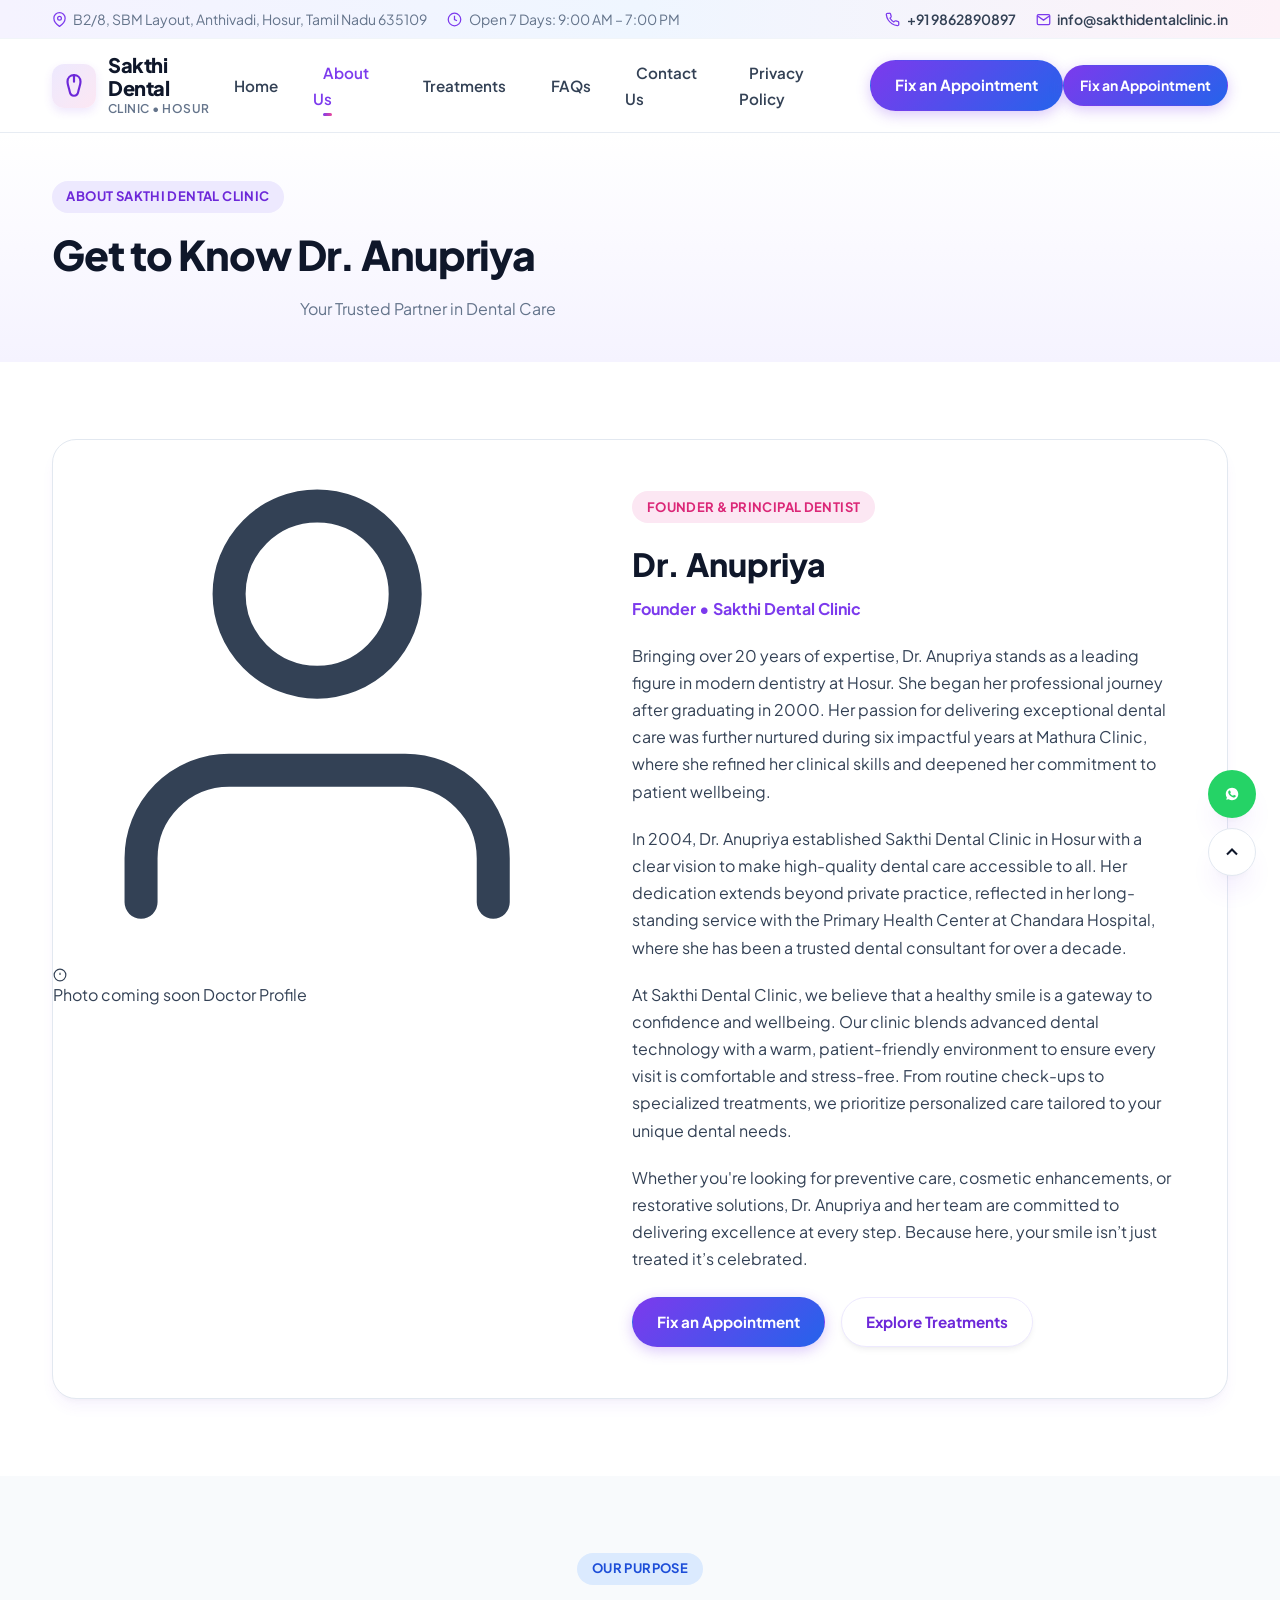
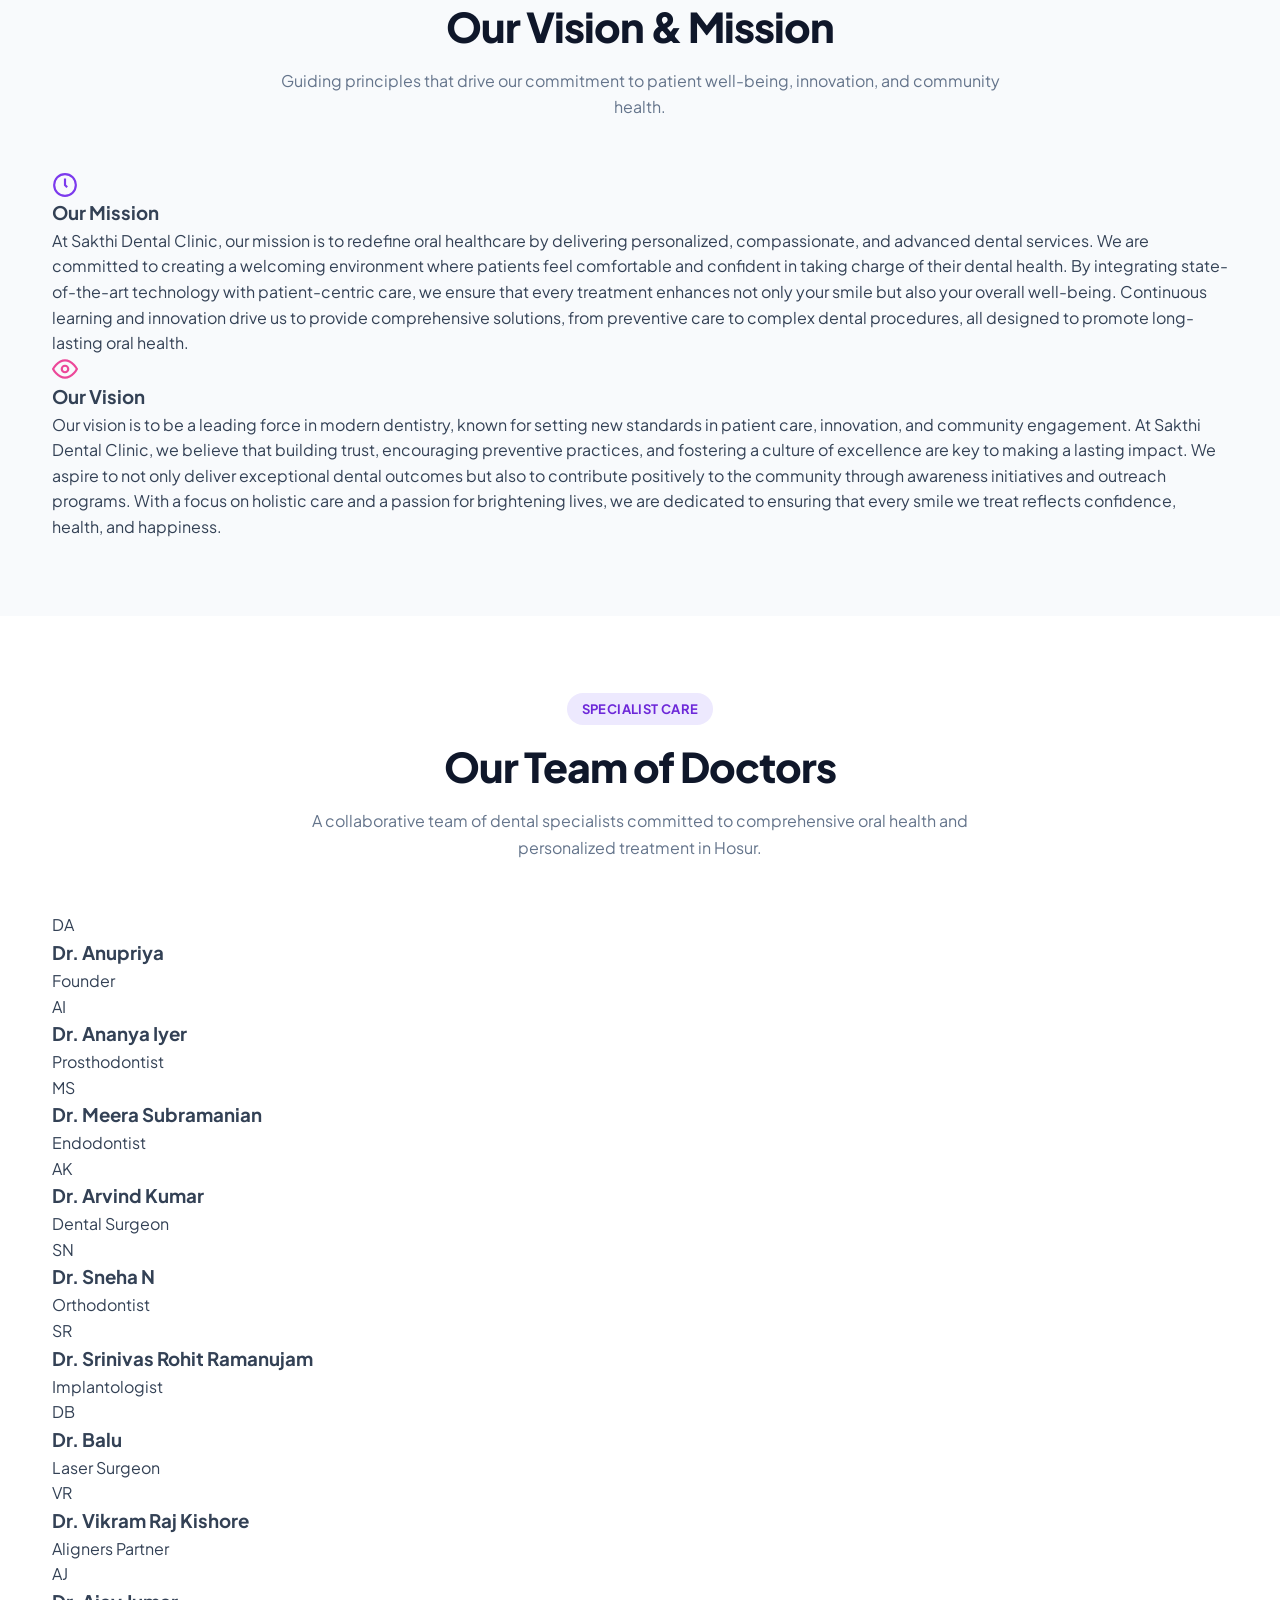
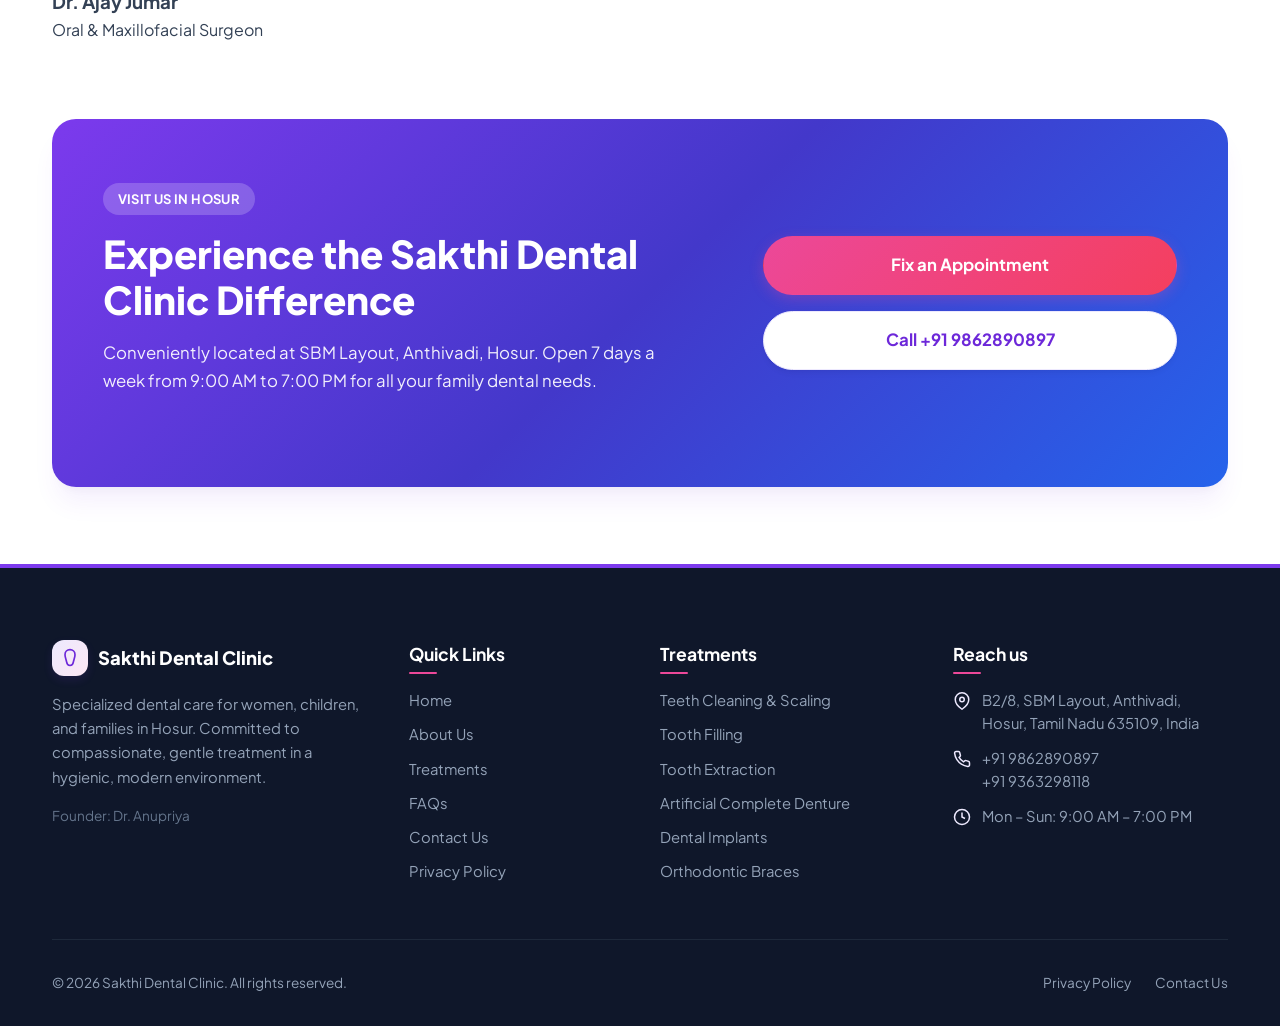
==== commit 9032c17a: "Revise About Us page content and structure Updated the content and structure of the About Us page to" ====
--- a/about.html
+++ b/about.html
@@ -4,11 +4,10 @@
   <meta charset="UTF-8">
   <meta name="viewport" content="width=device-width, initial-scale=1.0">
   <title>About Us | Dr. Anupriya &amp; Sakthi Dental Clinic Hosur</title>
-  <meta name="description" content="Learn about Dr. Anupriya, founder of Sakthi Dental Clinic in Hosur, Tamil Nadu. Dedicated to compassionate family dentistry, gentle pediatric care, and strict sterilization standards.">
+  <meta name="description" content="Get to know Dr. Anupriya and the dental specialist team at Sakthi Dental Clinic in Hosur. Bringing over 20 years of expertise in family, pediatric, and advanced dentistry.">
   <link rel="stylesheet" href="style.css">
 </head>
 <body>
-  <!-- Accessibility Skip Link -->
   <a href="#main-content" class="skip-link">Skip to main content</a>
 
   <!-- Top Utility Bar -->
@@ -16,28 +15,28 @@
     <div class="container top-bar-inner">
       <div class="top-bar-left">
         <span class="top-bar-item">
-          <svg viewBox="0 0 24 24" fill="none" stroke-width="2"><path d="M21 10c0 7-9 13-9 13s-9-6-9-13a9 9 0 0 1 18 0z"></path><circle cx="12" cy="10" r="3"></circle></svg>
+          <svg viewBox="0 0 24 24" fill="none" stroke-width="2" aria-hidden="true"><path d="M21 10c0 7-9 13-9 13s-9-6-9-13a9 9 0 0 1 18 0z"></path><circle cx="12" cy="10" r="3"></circle></svg>
           B2/8, SBM Layout, Anthivadi, Hosur, Tamil Nadu 635109
         </span>
         <span class="top-bar-item">
-          <svg viewBox="0 0 24 24" fill="none" stroke-width="2"><circle cx="12" cy="12" r="10"></circle><polyline points="12 6 12 12 16 14"></polyline></svg>
+          <svg viewBox="0 0 24 24" fill="none" stroke-width="2" aria-hidden="true"><circle cx="12" cy="12" r="10"></circle><polyline points="12 6 12 12 16 14"></polyline></svg>
           Open 7 Days: 9:00 AM – 7:00 PM
         </span>
       </div>
       <div class="top-bar-right">
         <a href="tel:+919862890897" class="top-bar-item top-bar-link">
-          <svg viewBox="0 0 24 24" fill="none" stroke-width="2"><path d="M22 16.92v3a2 2 0 0 1-2.18 2 19.79 19.79 0 0 1-8.63-3.07 19.5 19.5 0 0 1-6-6 19.79 19.79 0 0 1-3.07-8.67A2 2 0 0 1 4.11 2h3a2 2 0 0 1 2 1.72 12.84 12.84 0 0 0 .7 2.81 2 2 0 0 1-.45 2.11L8.09 9.91a16 16 0 0 0 6 6l1.27-1.27a2 2 0 0 1 2.11-.45 12.84 12.84 0 0 0 2.81.7A2 2 0 0 1 22 16.92z"></path></svg>
+          <svg viewBox="0 0 24 24" fill="none" stroke-width="2" aria-hidden="true"><path d="M22 16.92v3a2 2 0 0 1-2.18 2 19.79 19.79 0 0 1-8.63-3.07 19.5 19.5 0 0 1-6-6 19.79 19.79 0 0 1-3.07-8.67A2 2 0 0 1 4.11 2h3a2 2 0 0 1 2 1.72 12.84 12.84 0 0 0 .7 2.81 2 2 0 0 1-.45 2.11L8.09 9.91a16 16 0 0 0 6 6l1.27-1.27a2 2 0 0 1 2.11-.45 12.84 12.84 0 0 0 2.81.7A2 2 0 0 1 22 16.92z"></path></svg>
           +91 9862890897
         </a>
         <a href="mailto:info@sakthidentalclinic.in" class="top-bar-item top-bar-link">
-          <svg viewBox="0 0 24 24" fill="none" stroke-width="2"><path d="M4 4h16c1.1 0 2 .9 2 2v12c0 1.1-.9 2-2 2H4c-1.1 0-2-.9-2-2V6c0-1.1.9-2 2-2z"></path><polyline points="22,6 12,13 2,6"></polyline></svg>
+          <svg viewBox="0 0 24 24" fill="none" stroke-width="2" aria-hidden="true"><path d="M4 4h16c1.1 0 2 .9 2 2v12c0 1.1-.9 2-2 2H4c-1.1 0-2-.9-2-2V6c0-1.1.9-2 2-2z"></path><polyline points="22,6 12,13 2,6"></polyline></svg>
           info@sakthidentalclinic.in
         </a>
       </div>
     </div>
   </div>
 
-  <!-- Main Navigation Header -->
+  <!-- Header -->
   <header class="site-header">
     <div class="container header-inner">
       <a href="index.html" class="brand-logo" aria-label="Sakthi Dental Clinic Homepage">
@@ -53,21 +52,26 @@
         </div>
       </a>
 
+      <!-- Desktop & Mobile Navigation Links -->
       <nav aria-label="Main Navigation">
-        <ul class="nav-menu">
+        <ul id="main-nav-menu" class="nav-menu">
           <li><a href="index.html" class="nav-link">Home</a></li>
           <li><a href="about.html" class="nav-link">About Us</a></li>
           <li><a href="treatments.html" class="nav-link">Treatments</a></li>
           <li><a href="faqs.html" class="nav-link">FAQs</a></li>
           <li><a href="contact.html" class="nav-link">Contact Us</a></li>
           <li><a href="privacy-policy.html" class="nav-link">Privacy Policy</a></li>
+          <li class="mobile-menu-cta">
+            <a href="contact.html#appointment" class="btn btn-primary">Fix an Appointment</a>
+          </li>
         </ul>
       </nav>
 
       <div class="header-actions">
-        <a href="contact.html#appointment" class="btn btn-primary btn-sm">Fix an Appointment</a>
-        <button class="mobile-nav-toggle" aria-label="Toggle navigation menu" aria-expanded="false">
-          <svg viewBox="0 0 24 24" fill="none" stroke-width="2.5" stroke-linecap="round"><line x1="3" y1="12" x2="21" y2="12"></line><line x1="3" y1="6" x2="21" y2="6"></line><line x1="3" y1="18" x2="21" y2="18"></line></svg>
+        <a href="contact.html#appointment" class="btn btn-primary btn-sm header-cta-desktop">Fix an Appointment</a>
+        <button class="mobile-nav-toggle" aria-label="Toggle navigation menu" aria-expanded="false" aria-controls="main-nav-menu">
+          <svg class="hamburger-icon" viewBox="0 0 24 24" fill="none" stroke-width="2.5" stroke-linecap="round" aria-hidden="true"><line x1="3" y1="12" x2="21" y2="12"></line><line x1="3" y1="6" x2="21" y2="6"></line><line x1="3" y1="18" x2="21" y2="18"></line></svg>
+          <svg class="close-icon" viewBox="0 0 24 24" fill="none" stroke-width="2.5" stroke-linecap="round" aria-hidden="true"><line x1="18" y1="6" x2="6" y2="18"></line><line x1="6" y1="6" x2="18" y2="18"></line></svg>
         </button>
       </div>
     </div>
@@ -78,41 +82,61 @@
     <section class="section section-lavender-soft" style="padding: 3rem 0 2.5rem;">
       <div class="container text-center">
         <span class="badge-tag badge-lavender">About Sakthi Dental Clinic</span>
-        <h1 class="section-title">Compassionate Dental Care, Rooted in Trust</h1>
+        <h1 class="section-title">Get to Know Dr. Anupriya</h1>
         <p class="section-subtitle" style="max-width: 680px; margin: 0 auto;">
-          Dedicated to providing individualized oral healthcare for families in Hosur with a special emphasis on women's dental wellness and stress-free pediatric care.
+          Your Trusted Partner in Dental Care
         </p>
       </div>
     </section>
 
-    <!-- Founder Section -->
+    <!-- Founder Section (Client Provided Bio) -->
     <section class="section">
       <div class="container">
         <div class="founder-card">
           <div class="founder-grid">
             <div class="founder-media">
-              <img src="https://images.unsplash.com/photo-1559839734-2b71ea197ec2?auto=format&fit=crop&w=700&q=80" alt="Dr. Anupriya, Founder of Sakthi Dental Clinic Hosur" loading="lazy">
+              <div class="founder-placeholder" aria-label="Dr. Anupriya - Doctor Profile Photo Coming Soon">
+                <div class="founder-placeholder-icon" aria-hidden="true">
+                  <svg viewBox="0 0 24 24" fill="none" stroke="currentColor" stroke-width="1.5" stroke-linecap="round" stroke-linejoin="round">
+                    <path d="M20 21v-2a4 4 0 0 0-4-4H8a4 4 0 0 0-4 4v2"></path>
+                    <circle cx="12" cy="7" r="4"></circle>
+                  </svg>
+                </div>
+                <span class="founder-placeholder-tag">
+                  <svg viewBox="0 0 24 24" fill="none" stroke="currentColor" stroke-width="2" style="width:14px;height:14px;" aria-hidden="true">
+                    <circle cx="12" cy="12" r="10"></circle>
+                    <line x1="12" y1="8" x2="12" y2="12"></line>
+                    <line x1="12" y1="16" x2="12.01" y2="16"></line>
+                  </svg>
+                  Photo coming soon
+                </span>
+                <span class="founder-placeholder-subtitle">Doctor Profile</span>
+              </div>
             </div>
             <div class="founder-bio">
-              <span class="badge-tag badge-pink">Clinic Founder</span>
+              <span class="badge-tag badge-pink">Founder &amp; Principal Dentist</span>
               <h3>Dr. Anupriya</h3>
-              <span class="founder-role">Founder &amp; Principal Dentist • Sakthi Dental Clinic</span>
+              <span class="founder-role">Founder • Sakthi Dental Clinic</span>
               
               <p>
-                Dr. Anupriya founded Sakthi Dental Clinic in Hosur with a clear vision: to establish an empathetic, patient-centric dental practice where families receive unhurried, gentle, and transparent oral healthcare.
+                Bringing over 20 years of expertise, Dr. Anupriya stands as a leading figure in modern dentistry at Hosur. She began her professional journey after graduating in 2000. Her passion for delivering exceptional dental care was further nurtured during six impactful years at Mathura Clinic, where she refined her clinical skills and deepened her commitment to patient wellbeing.
               </p>
               
               <p>
-                Believing that dental visits should be empowering rather than anxious, Dr. Anupriya focuses deeply on open clinical dialogue. Every patient is guided through their diagnosis with clarity, helping them understand preventative strategies, conservative treatment paths, and long-term oral hygiene habits.
+                In 2004, Dr. Anupriya established Sakthi Dental Clinic in Hosur with a clear vision to make high-quality dental care accessible to all. Her dedication extends beyond private practice, reflected in her long-standing service with the Primary Health Center at Chandara Hospital, where she has been a trusted dental consultant for over a decade.
               </p>
 
               <p>
-                With a genuine passion for specialized care for women and children, Dr. Anupriya has shaped the clinic environment to be calm, friendly, and reassuring. Whether introducing a young child to their very first dental check-up or guiding mothers through oral health adjustments during pregnancy and beyond, her practice is anchored in clinical dedication and warmth.
+                At Sakthi Dental Clinic, we believe that a healthy smile is a gateway to confidence and wellbeing. Our clinic blends advanced dental technology with a warm, patient-friendly environment to ensure every visit is comfortable and stress-free. From routine check-ups to specialized treatments, we prioritize personalized care tailored to your unique dental needs.
+              </p>
+
+              <p>
+                Whether you're looking for preventive care, cosmetic enhancements, or restorative solutions, Dr. Anupriya and her team are committed to delivering excellence at every step. Because here, your smile isn’t just treated it’s celebrated.
               </p>
 
               <div style="display: flex; gap: 1rem; flex-wrap: wrap; margin-top: 1.5rem;">
                 <a href="contact.html#appointment" class="btn btn-primary">
-                  Book a Consultation
+                  Fix an Appointment
                 </a>
                 <a href="treatments.html" class="btn btn-secondary">
                   Explore Treatments
@@ -124,93 +148,134 @@
       </div>
     </section>
 
-    <!-- Clinic Philosophy & Core Values -->
+    <!-- Our Vision & Mission (Exact Client Text) -->
     <section class="section section-alt">
       <div class="container">
         <div class="section-header">
-          <span class="badge-tag badge-blue">Our Guiding Principles</span>
-          <h2 class="section-title">The Values That Guide Our Practice</h2>
+          <span class="badge-tag badge-blue">Our Purpose</span>
+          <h2 class="section-title">Our Vision &amp; Mission</h2>
           <p class="section-subtitle">
-            Every clinical decision, patient interaction, and protocol at Sakthi Dental Clinic is driven by our core tenets of medical integrity and patient comfort.
+            Guiding principles that drive our commitment to patient well-being, innovation, and community health.
           </p>
         </div>
 
-        <div class="pillars-grid">
-          <article class="pillar-card">
-            <div class="pillar-icon-box icon-box-lavender" aria-hidden="true">
-              <svg viewBox="0 0 24 24" fill="none" stroke-width="2"><path d="M12 22s8-4 8-10V5l-8-3-8 3v7c0 6 8 10 8 10z"></path></svg>
-            </div>
-            <h3>Patient-Centered Empathy</h3>
+        <div class="vision-mission-grid">
+          <!-- Mission -->
+          <article class="vision-mission-card">
+            <h3>
+              <svg viewBox="0 0 24 24" fill="none" stroke="currentColor" stroke-width="2" style="width:26px;height:26px;color:var(--primary-lavender);" aria-hidden="true"><circle cx="12" cy="12" r="10"></circle><polyline points="12 6 12 12 14 14"></polyline></svg>
+              Our Mission
+            </h3>
             <p>
-              We listen actively to your dental concerns, past anxieties, and personal health goals. We never rush appointments, ensuring you feel completely supported from start to finish.
+              At Sakthi Dental Clinic, our mission is to redefine oral healthcare by delivering personalized, compassionate, and advanced dental services. We are committed to creating a welcoming environment where patients feel comfortable and confident in taking charge of their dental health. By integrating state-of-the-art technology with patient-centric care, we ensure that every treatment enhances not only your smile but also your overall well-being. Continuous learning and innovation drive us to provide comprehensive solutions, from preventive care to complex dental procedures, all designed to promote long-lasting oral health.
             </p>
           </article>
 
-          <article class="pillar-card">
-            <div class="pillar-icon-box icon-box-pink" aria-hidden="true">
-              <svg viewBox="0 0 24 24" fill="none" stroke-width="2"><path d="M20.84 4.61a5.5 5.5 0 0 0-7.78 0L12 5.67l-1.06-1.06a5.5 5.5 0 0 0-7.78 7.78l1.06 1.06L12 21.23l7.78-7.78 1.06-1.06a5.5 5.5 0 0 0 0-7.78z"></path></svg>
-            </div>
-            <h3>Conservative Dentistry</h3>
+          <!-- Vision -->
+          <article class="vision-mission-card">
+            <h3>
+              <svg viewBox="0 0 24 24" fill="none" stroke="currentColor" stroke-width="2" style="width:26px;height:26px;color:var(--pastel-pink);" aria-hidden="true"><path d="M1 12s4-8 11-8 11 8 11 8-4 8-11 8-11-8-11-8z"></path><circle cx="12" cy="12" r="3"></circle></svg>
+              Our Vision
+            </h3>
             <p>
-              Our primary goal is always to protect and preserve your natural tooth structure. We advocate minimally invasive treatments that sustain long-term oral vitality.
+              Our vision is to be a leading force in modern dentistry, known for setting new standards in patient care, innovation, and community engagement. At Sakthi Dental Clinic, we believe that building trust, encouraging preventive practices, and fostering a culture of excellence are key to making a lasting impact. We aspire to not only deliver exceptional dental outcomes but also to contribute positively to the community through awareness initiatives and outreach programs. With a focus on holistic care and a passion for brightening lives, we are dedicated to ensuring that every smile we treat reflects confidence, health, and happiness.
             </p>
           </article>
-
-          <article class="pillar-card">
-            <div class="pillar-icon-box icon-box-blue" aria-hidden="true">
-              <svg viewBox="0 0 24 24" fill="none" stroke-width="2"><circle cx="12" cy="12" r="10"></circle><polyline points="12 6 12 12 16 14"></polyline></svg>
-            </div>
-            <h3>Transparent Clinical Advice</h3>
-            <p>
-              We provide straightforward recommendations without unnecessary procedures. You receive clear explanations of what is needed, why it is needed, and what to expect.
-            </p>
-          </article>
-        </div>
-      </div>
-    </section>
-
-    <!-- Sterilization & Hygiene Protocol -->
+        </div>
+      </div>
+    </section>
+
+    <!-- Our Team of Doctors (All 9 Doctors with Supplied Roles) -->
     <section class="section">
       <div class="container">
         <div class="section-header">
-          <span class="badge-tag badge-lavender">Safety &amp; Infection Control</span>
-          <h2 class="section-title">Strict 4-Step Sterilization Protocol</h2>
+          <span class="badge-tag badge-lavender">Specialist Care</span>
+          <h2 class="section-title">Our Team of Doctors</h2>
           <p class="section-subtitle">
-            Your safety is our absolute priority. We adhere to rigorous sanitization standards for every single instrument and treatment surface.
+            A collaborative team of dental specialists committed to comprehensive oral health and personalized treatment in Hosur.
           </p>
         </div>
 
-        <div class="facility-grid">
-          <div class="pillar-card">
-            <div class="pillar-icon-box icon-box-lavender">
-              <strong style="font-size: 1.25rem;">01</strong>
-            </div>
-            <h3>Decontamination</h3>
-            <p>Immediate chemical disinfection of all reusable instruments in medical enzymatic solutions directly after each procedure.</p>
-          </div>
-
-          <div class="pillar-card">
-            <div class="pillar-icon-box icon-box-pink">
-              <strong style="font-size: 1.25rem;">02</strong>
-            </div>
-            <h3>Ultrasonic Cleaning</h3>
-            <p>High-frequency ultrasonic baths eliminate microscopic debris from instrument grooves and fine working edges.</p>
-          </div>
-
-          <div class="pillar-card">
-            <div class="pillar-icon-box icon-box-blue">
-              <strong style="font-size: 1.25rem;">03</strong>
-            </div>
-            <h3>Hermetic Pouches</h3>
-            <p>Instruments are sealed in medical-grade sterilization pouches with chemical color indicators verifying complete sterility.</p>
-          </div>
-
-          <div class="pillar-card">
-            <div class="pillar-icon-box icon-box-lavender">
-              <strong style="font-size: 1.25rem;">04</strong>
-            </div>
-            <h3>Class-B Autoclaving</h3>
-            <p>Pressurized high-temperature steam autoclaving destroys all bacterial, viral, and fungal organisms before individual unwrapping in front of you.</p>
+        <div class="team-grid">
+          <!-- 1. Dr. Anupriya -->
+          <div class="doctor-card">
+            <div class="doctor-avatar" aria-hidden="true">DA</div>
+            <div class="doctor-info">
+              <h3>Dr. Anupriya</h3>
+              <span class="doctor-specialty">Founder</span>
+            </div>
+          </div>
+
+          <!-- 2. Dr. Ananya Iyer -->
+          <div class="doctor-card">
+            <div class="doctor-avatar" aria-hidden="true">AI</div>
+            <div class="doctor-info">
+              <h3>Dr. Ananya Iyer</h3>
+              <span class="doctor-specialty">Prosthodontist</span>
+            </div>
+          </div>
+
+          <!-- 3. Dr. Meera Subramanian -->
+          <div class="doctor-card">
+            <div class="doctor-avatar" aria-hidden="true">MS</div>
+            <div class="doctor-info">
+              <h3>Dr. Meera Subramanian</h3>
+              <span class="doctor-specialty">Endodontist</span>
+            </div>
+          </div>
+
+          <!-- 4. Dr. Arvind Kumar -->
+          <div class="doctor-card">
+            <div class="doctor-avatar" aria-hidden="true">AK</div>
+            <div class="doctor-info">
+              <h3>Dr. Arvind Kumar</h3>
+              <span class="doctor-specialty">Dental Surgeon</span>
+            </div>
+          </div>
+
+          <!-- 5. Dr. Sneha N -->
+          <div class="doctor-card">
+            <div class="doctor-avatar" aria-hidden="true">SN</div>
+            <div class="doctor-info">
+              <h3>Dr. Sneha N</h3>
+              <span class="doctor-specialty">Orthodontist</span>
+            </div>
+          </div>
+
+          <!-- 6. Dr. Srinivas Rohit Ramanujam -->
+          <div class="doctor-card">
+            <div class="doctor-avatar" aria-hidden="true">SR</div>
+            <div class="doctor-info">
+              <h3>Dr. Srinivas Rohit Ramanujam</h3>
+              <span class="doctor-specialty">Implantologist</span>
+            </div>
+          </div>
+
+          <!-- 7. Dr. Balu -->
+          <div class="doctor-card">
+            <div class="doctor-avatar" aria-hidden="true">DB</div>
+            <div class="doctor-info">
+              <h3>Dr. Balu</h3>
+              <span class="doctor-specialty">Laser Surgeon</span>
+            </div>
+          </div>
+
+          <!-- 8. Dr. Vikram Raj Kishore -->
+          <div class="doctor-card">
+            <div class="doctor-avatar" aria-hidden="true">VR</div>
+            <div class="doctor-info">
+              <h3>Dr. Vikram Raj Kishore</h3>
+              <span class="doctor-specialty">Aligners Partner</span>
+            </div>
+          </div>
+
+          <!-- 9. Dr. Ajay Jumar -->
+          <div class="doctor-card">
+            <div class="doctor-avatar" aria-hidden="true">AJ</div>
+            <div class="doctor-info">
+              <h3>Dr. Ajay Jumar</h3>
+              <span class="doctor-specialty">Oral &amp; Maxillofacial Surgeon</span>
+            </div>
           </div>
         </div>
       </div>
@@ -266,9 +331,9 @@
           <ul class="footer-links-list">
             <li><a href="index.html" class="footer-link">Home</a></li>
             <li><a href="about.html" class="footer-link">About Us</a></li>
-            <li><a href="treatments.html" class="footer-link">Dental Treatments</a></li>
-            <li><a href="faqs.html" class="footer-link">Frequently Asked Questions</a></li>
-            <li><a href="contact.html" class="footer-link">Contact &amp; Directions</a></li>
+            <li><a href="treatments.html" class="footer-link">Treatments</a></li>
+            <li><a href="faqs.html" class="footer-link">FAQs</a></li>
+            <li><a href="contact.html" class="footer-link">Contact Us</a></li>
             <li><a href="privacy-policy.html" class="footer-link">Privacy Policy</a></li>
           </ul>
         </div>
@@ -277,16 +342,16 @@
           <h4>Treatments</h4>
           <ul class="footer-links-list">
             <li><a href="treatments.html#cleaning" class="footer-link">Teeth Cleaning &amp; Scaling</a></li>
-            <li><a href="treatments.html#pediatric" class="footer-link">Pediatric Dentistry</a></li>
-            <li><a href="treatments.html#orthodontics" class="footer-link">Braces &amp; Clear Aligners</a></li>
-            <li><a href="treatments.html#root-canal" class="footer-link">Root Canal Therapy</a></li>
+            <li><a href="treatments.html#filling" class="footer-link">Tooth Filling</a></li>
+            <li><a href="treatments.html#extraction" class="footer-link">Tooth Extraction</a></li>
+            <li><a href="treatments.html#dentures" class="footer-link">Artificial Complete Denture</a></li>
             <li><a href="treatments.html#implants" class="footer-link">Dental Implants</a></li>
-            <li><a href="treatments.html#whitening" class="footer-link">Teeth Whitening</a></li>
+            <li><a href="treatments.html#braces" class="footer-link">Orthodontic Braces</a></li>
           </ul>
         </div>
 
         <div class="footer-col">
-          <h4>Contact &amp; Timings</h4>
+          <h4>Reach us</h4>
           <div class="footer-contact-item">
             <svg viewBox="0 0 24 24" fill="none" stroke-width="2" aria-hidden="true"><path d="M21 10c0 7-9 13-9 13s-9-6-9-13a9 9 0 0 1 18 0z"></path><circle cx="12" cy="10" r="3"></circle></svg>
             <span>B2/8, SBM Layout, Anthivadi, Hosur, Tamil Nadu 635109, India</span>
